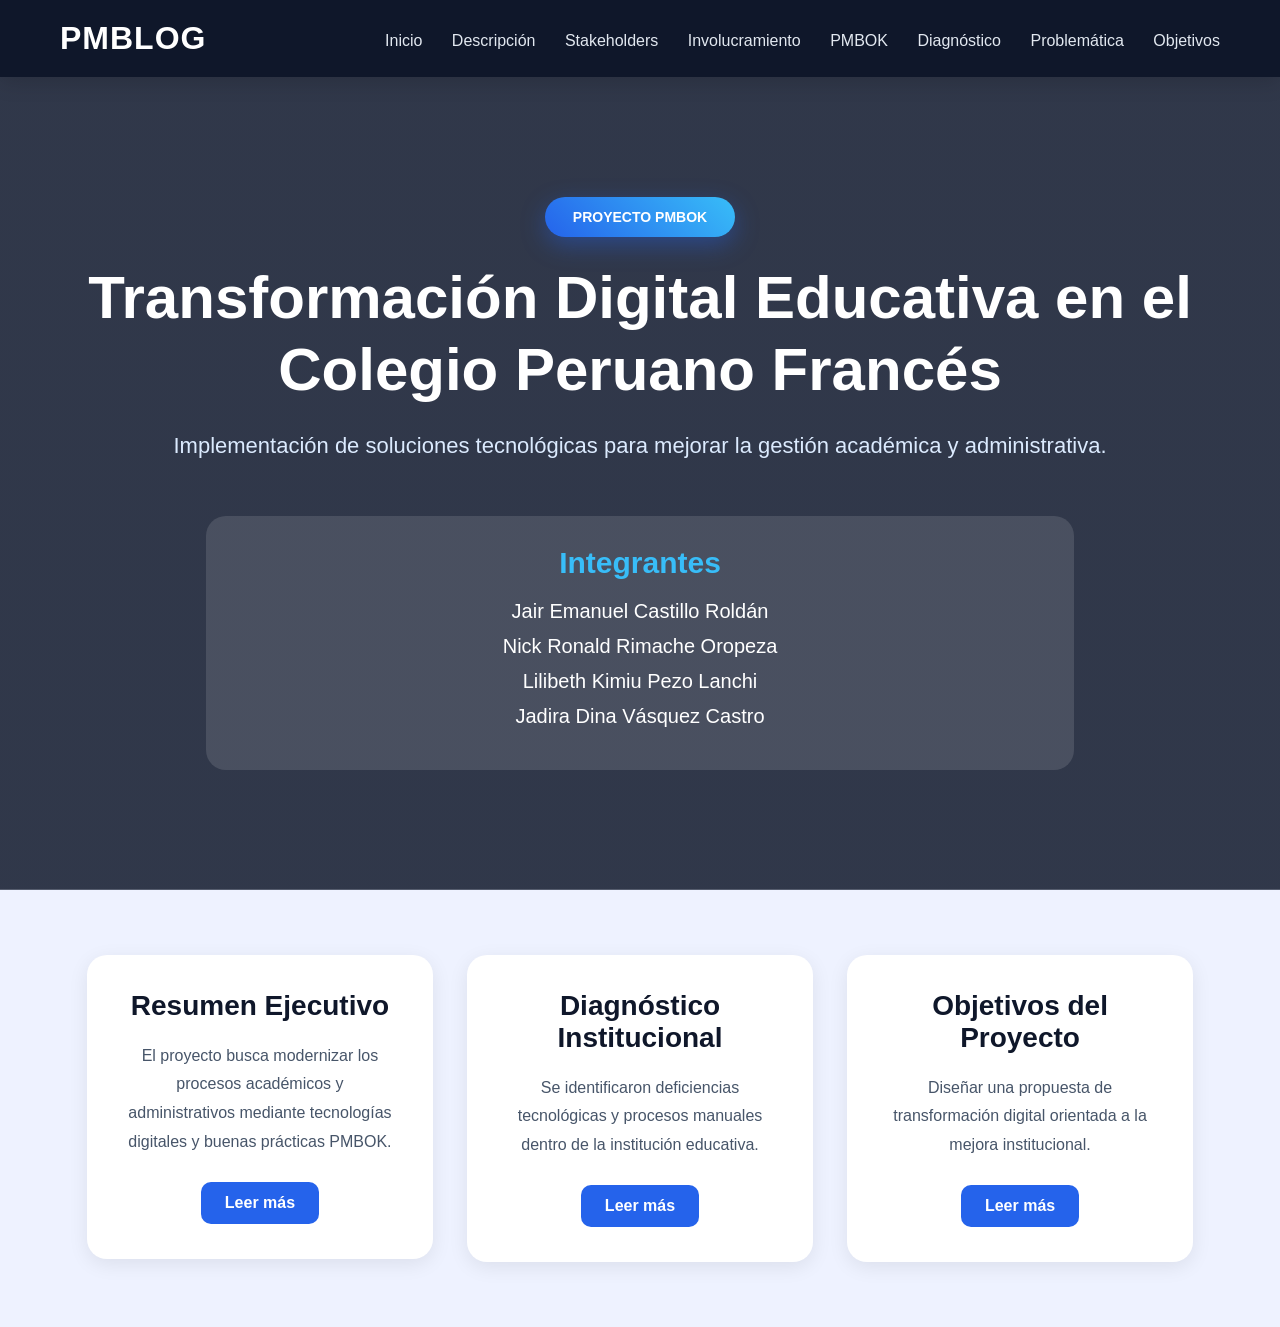
==== index.html @ db632454 "Primer commit PMBLOG" ====
<!DOCTYPE html>
<html lang="es">

<head>

    <meta charset="UTF-8">

    <meta name="viewport" content="width=device-width, initial-scale=1.0">

    <title>PMBLOG - Transformación Digital</title>

    <link rel="stylesheet" href="styles.css">

</head>

<body>

<header>

    <div class="logo">
        PMBLOG
    </div>

    <nav>

        <a href="index.html">Inicio</a>
        <a href="descripcion.html">Descripción</a>
        <a href="stakeholders.html">Stakeholders</a>
        <a href="involucramiento.html">Involucramiento</a>
        <a href="proceso.html">PMBOK</a>
        <a href="diagnostico.html">Diagnóstico</a>
        <a href="problematica.html">Problemática</a>
        <a href="objetivos.html">Objetivos</a>

    </nav>

</header>

<section class="hero">

    <div class="hero-contenido">

        <span class="categoria">
            PROYECTO PMBOK
        </span>

        <h1>
            Transformación Digital Educativa
            en el Colegio Peruano Francés
        </h1>

        <p>
            Implementación de soluciones tecnológicas
            para mejorar la gestión académica
            y administrativa.
        </p>

        <div class="integrantes">

            <h3>Integrantes</h3>

            <ul>
                <li>Jair Emanuel Castillo Roldán</li>
                <li>Nick Ronald Rimache Oropeza</li>
                <li>Lilibeth Kimiu Pezo Lanchi</li>
                <li>Jadira Dina Vásquez Castro</li>
            </ul>

        </div>

    </div>

</section>

<section class="blog">

    <article class="card">

        <h2>
            Resumen Ejecutivo
        </h2>

        <p>
            El proyecto busca modernizar
            los procesos académicos y administrativos
            mediante tecnologías digitales
            y buenas prácticas PMBOK.
        </p>

        <a href="descripcion.html">
            Leer más
        </a>

    </article>

    <article class="card">

        <h2>
            Diagnóstico Institucional
        </h2>

        <p>
            Se identificaron deficiencias
            tecnológicas y procesos manuales
            dentro de la institución educativa.
        </p>

        <a href="diagnostico.html">
            Leer más
        </a>

    </article>

    <article class="card">

        <h2>
            Objetivos del Proyecto
        </h2>

        <p>
            Diseñar una propuesta de
            transformación digital orientada
            a la mejora institucional.
        </p>

        <a href="objetivos.html">
            Leer más
        </a>

    </article>

</section>

</body>

</html>
---- styles.css ----
*{
    margin:0;
    padding:0;
    box-sizing:border-box;
}

body{
    font-family:Arial, Helvetica, sans-serif;
    background:#f1f5f9;
    color:#1e293b;
}

/* HEADER */

header{
    background:#0f172a;
    padding:20px 60px;
    position:sticky;
    top:0;
    z-index:1000;
}

.logo{
    color:white;
    font-size:30px;
    font-weight:bold;
    display:inline-block;
}

nav{
    float:right;
    margin-top:5px;
}

nav a{
    color:#e2e8f0;
    text-decoration:none;
    margin-left:25px;
    font-size:16px;
    transition:0.3s;
}

nav a:hover{
    color:#38bdf8;
}

/* HERO */

.hero,
.hero-secundario{
    background:
    linear-gradient(
        rgba(15,23,42,0.85),
        rgba(15,23,42,0.85)
    ),
    url("img/portada.jpg");

    background-size:cover;
    background-position:center;

    text-align:center;

    padding:120px 20px;
}

.categoria{
    background:#2563eb;
    color:white;
    padding:10px 20px;
    border-radius:30px;
    font-size:14px;
    font-weight:bold;
}

.hero h1,
.hero-secundario h1{
    color:white;
    font-size:60px;
    margin-top:25px;
    line-height:1.2;
}

.hero p,
.hero-secundario p{
    color:#dbeafe;
    font-size:22px;
    margin-top:20px;
    line-height:1.8;
}

/* MINI CARDS */

.hero-mini-cards{
    margin-top:50px;
}

.mini-card{
    background:white;
    width:180px;
    display:inline-block;
    margin:10px;
    padding:25px;
    border-radius:20px;
    box-shadow:0 5px 15px rgba(0,0,0,0.1);
}

.mini-card h3{
    color:#2563eb;
    font-size:35px;
    margin-bottom:10px;
}

.mini-card span{
    color:#475569;
    font-size:16px;
}

/* BLOG */

.blog{
    width:90%;
    margin:50px auto;
    text-align:center;
}

.card{
    width:30%;
    background:white;
    display:inline-block;
    vertical-align:top;
    margin:15px;
    padding:35px;
    border-radius:20px;
    box-shadow:0 5px 20px rgba(0,0,0,0.08);
    transition:0.3s;
}

.card:hover{
    transform:translateY(-8px);
}

.card h2{
    color:#0f172a;
    margin-bottom:20px;
    font-size:28px;
}

.card p{
    color:#475569;
    line-height:1.8;
    margin-bottom:25px;
}

.card a{
    display:inline-block;
    background:#2563eb;
    color:white;
    padding:12px 24px;
    border-radius:10px;
    text-decoration:none;
    font-weight:bold;
}

.card a:hover{
    background:#1d4ed8;
}

/* INTEGRANTES */

.integrantes{
    background:rgba(255,255,255,0.12);
    width:70%;
    margin:50px auto 0 auto;
    padding:30px;
    border-radius:20px;
}

.integrantes h3{
    color:#38bdf8;
    margin-bottom:20px;
    font-size:30px;
}

.integrantes ul{
    list-style:none;
}

.integrantes li{
    color:white;
    margin-bottom:12px;
    font-size:20px;
}

/* CONTENIDO */

.contenido{
    width:90%;
    background:white;
    margin:50px auto;
    padding:60px;
    border-radius:20px;
    box-shadow:0 5px 20px rgba(0,0,0,0.08);
}

.contenido h2{
    text-align:center;
    color:#0f172a;
    font-size:42px;
    margin-bottom:35px;
}

.contenido p{
    font-size:20px;
    line-height:1.9;
    margin-bottom:25px;
    color:#475569;
    text-align:justify;
}

/* IMAGENES */

.imagen-contenido{
    width:100%;
    max-width:500px;
    height:280px;
    object-fit:cover;
    border-radius:20px;
    display:block;
    margin:0 auto 35px auto;
}

/* STAKEHOLDERS */

.contenedor-cards{
    width:92%;
    margin:60px auto;
    text-align:center;
}

.stake-card{
    width:30%;
    background:white;
    display:inline-block;
    vertical-align:top;
    margin:15px;
    border-radius:20px;
    overflow:hidden;
    box-shadow:0 5px 20px rgba(0,0,0,0.08);
    transition:0.3s;
}

.stake-card:hover{
    transform:translateY(-8px);
}

.stake-img{
    width:100%;
    height:250px;
    object-fit:cover;
}

.stake-info{
    padding:25px;
}

.badge{
    background:#2563eb;
    color:white;
    padding:8px 15px;
    border-radius:20px;
    font-size:13px;
}

.stake-card h2{
    color:#0f172a;
    margin:20px 0;
    font-size:28px;
}

.stake-card p{
    color:#475569;
    line-height:1.8;
}

/* TABLA */

.tabla-moderna{
    margin-top:30px;
}

.fila{
    display:flex;
    border-bottom:1px solid #e2e8f0;
}

.fila div{
    flex:1;
    padding:20px;
    font-size:18px;
}

.encabezado{
    background:#2563eb;
    color:white;
    font-weight:bold;
}

/* LISTAS */

.lista-requisitos{
    margin-top:30px;
    padding-left:20px;
}

.lista-requisitos li{
    margin-bottom:18px;
    font-size:20px;
    line-height:1.7;
    color:#475569;
}

/* FOOTER */

.footer{
    background:#0f172a;
    text-align:center;
    padding:50px 20px;
    margin-top:50px;
}

.footer h3{
    color:white;
    margin-bottom:15px;
    font-size:28px;
}

.footer p{
    color:#cbd5e1;
    font-size:18px;
}

/* RESPONSIVE */

@media(max-width:900px){

    header{
        text-align:center;
    }

    .logo{
        display:block;
    }

    nav{
        float:none;
        margin-top:20px;
    }

    nav a{
        display:block;
        margin:10px 0;
    }

    .hero h1,
    .hero-secundario h1{
        font-size:38px;
    }

    .hero p,
    .hero-secundario p{
        font-size:18px;
    }

    .mini-card{
        width:90%;
    }

    .card,
    .stake-card{
        width:95%;
    }

    .contenido{
        width:95%;
        padding:30px;
    }

    .contenido h2{
        font-size:32px;
    }

    .contenido p,
    .lista-requisitos li{
        font-size:18px;
    }

    .fila{
        display:block;
    }

    .integrantes{
        width:95%;
    }

}
/* TIMELINE PMBOK */

.timeline{

    margin-top:50px;

    position:relative;
}

.timeline::before{

    content:"";

    position:absolute;

    left:50%;

    top:0;

    width:4px;

    height:100%;

    background:#2563eb;

    transform:translateX(-50%);
}

.timeline-item{

    width:50%;

    padding:20px 40px;

    position:relative;
}

.timeline-item:nth-child(odd){

    left:0;

    text-align:right;
}

.timeline-item:nth-child(even){

    left:50%;
}

.timeline-numero{

    width:60px;

    height:60px;

    background:#2563eb;

    color:white;

    border-radius:50%;

    text-align:center;

    line-height:60px;

    font-size:24px;

    font-weight:bold;

    position:absolute;

    top:20px;
}

.timeline-item:nth-child(odd) .timeline-numero{

    right:-30px;
}

.timeline-item:nth-child(even) .timeline-numero{

    left:-30px;
}

.timeline-contenido{

    background:white;

    padding:30px;

    border-radius:20px;

    box-shadow:0 5px 20px rgba(0,0,0,0.08);
}

.timeline-contenido h3{

    color:#2563eb;

    margin-bottom:15px;

    font-size:28px;
}

.timeline-contenido p{

    color:#475569;

    line-height:1.8;
}

/* RESPONSIVE */

@media(max-width:900px){

    .timeline::before{
        left:30px;
    }

    .timeline-item{

        width:100%;

        left:0 !important;

        text-align:left !important;

        padding-left:80px;

        padding-right:20px;
    }

    .timeline-numero{

        left:0 !important;
    }

}
/* HERO PMBOK */

.hero-pmbok{

    height:700px;

    background:
    linear-gradient(
        rgba(15,23,42,.75),
        rgba(15,23,42,.85)
    ),
    url("../img/pmbok-banner.jpg");

    background-size:cover;
    background-position:center;

    display:flex;
    justify-content:center;
    align-items:center;

    text-align:center;

    position:relative;
}

.hero-pmbok-content{

    position:relative;
    z-index:2;

    max-width:900px;
}

.hero-pmbok h1{

    color:white;

    font-size:75px;

    margin-top:25px;
}

.hero-pmbok p{

    color:#dbeafe;

    font-size:24px;

    margin-top:20px;

    line-height:1.8;
}

/* BLOQUES */

.bloque-horizontal{

    width:90%;

    margin:80px auto;

    display:grid;

    grid-template-columns:1fr 1fr;

    gap:50px;

    align-items:center;
}

.bloque-img img{

    width:100%;

    height:500px;

    object-fit:cover;

    border-radius:30px;

    box-shadow:
    0 20px 40px rgba(0,0,0,.15);
}

.bloque-texto{

    position:relative;
}

.numero-fondo{

    position:absolute;

    top:-70px;

    left:0;

    font-size:140px;

    font-weight:bold;

    color:rgba(37,99,235,.08);
}

.bloque-texto h2{

    font-size:48px;

    color:#0f172a;

    margin-bottom:25px;
}

.bloque-texto p{

    font-size:22px;

    line-height:1.9;

    color:#475569;
}

/* CARDS */

.seccion-cards{

    background:white;

    padding:90px 5%;
}

.titulo-centro{

    text-align:center;

    margin-bottom:60px;
}

.titulo-centro h2{

    font-size:50px;

    color:#0f172a;
}

.cards-pmbok{

    display:grid;

    grid-template-columns:
    repeat(auto-fit,minmax(300px,1fr));

    gap:35px;
}

.fase-card{

    background:#f8fafc;

    border-radius:30px;

    overflow:hidden;

    transition:.4s;

    position:relative;

    box-shadow:
    0 10px 30px rgba(0,0,0,.08);
}

.fase-card:hover{

    transform:
    translateY(-12px);
}

.fase-card img{

    width:100%;

    height:240px;

    object-fit:cover;
}

.fase-card h3{

    font-size:32px;

    margin:25px;
}

.fase-card p{

    margin:0 25px 30px;

    line-height:1.8;

    color:#475569;
}

.fase-numero{

    position:absolute;

    top:15px;
    right:15px;

    width:55px;
    height:55px;

    border-radius:50%;

    background:#2563eb;

    color:white;

    text-align:center;

    line-height:55px;

    font-weight:bold;

    font-size:22px;
}

/* BANNER */

.banner-destacado{

    margin:100px auto;

    width:90%;

    background:
    linear-gradient(
        45deg,
        #2563eb,
        #0ea5e9
    );

    border-radius:35px;

    padding:90px;

    color:white;

    text-align:center;
}

.banner-destacado h2{

    font-size:55px;

    margin-bottom:25px;
}

.banner-destacado p{

    font-size:24px;

    line-height:1.9;
}

/* BENEFICIOS */

.beneficios-grid{

    width:90%;

    margin:80px auto;

    display:grid;

    grid-template-columns:
    repeat(auto-fit,minmax(280px,1fr));

    gap:30px;
}

.beneficio{

    background:white;

    padding:45px;

    border-radius:25px;

    text-align:center;

    transition:.4s;

    box-shadow:
    0 10px 25px rgba(0,0,0,.08);
}

.beneficio:hover{

    transform:scale(1.04);
}

.beneficio h3{

    color:#2563eb;

    font-size:32px;

    margin-bottom:20px;
}

.beneficio p{

    color:#475569;

    line-height:1.8;
}

/* RESPONSIVE */

@media(max-width:900px){

    .bloque-horizontal{

        grid-template-columns:1fr;
    }

    .hero-pmbok h1{

        font-size:45px;
    }

    .bloque-texto h2{

        font-size:35px;
    }

    .banner-destacado{

        padding:50px 30px;
    }

    .banner-destacado h2{

        font-size:38px;
    }

}
/* HERO PROBLEMÁTICA */

.hero-problematica{

    height:700px;

    background:
    linear-gradient(
        rgba(15,23,42,.78),
        rgba(15,23,42,.88)
    ),
    url("../img/problematica-banner.jpg");

    background-size:cover;
    background-position:center;

    display:flex;
    justify-content:center;
    align-items:center;

    text-align:center;

    position:relative;
}

.hero-problema-content{

    position:relative;

    z-index:2;

    max-width:900px;
}

.hero-problema-content h1{

    color:white;

    font-size:75px;

    margin-top:25px;
}

.hero-problema-content p{

    color:#dbeafe;

    font-size:24px;

    line-height:1.8;

    margin-top:20px;
}

/* INTRO */

.problema-intro{

    width:90%;

    margin:auto;

    margin-top:-80px;

    position:relative;

    z-index:5;
}

.problema-box{

    background:white;

    padding:60px;

    border-radius:30px;

    box-shadow:
    0 20px 40px rgba(0,0,0,.12);

    text-align:center;
}

.problema-box h2{

    font-size:45px;

    margin-bottom:25px;

    color:#0f172a;
}

.problema-box p{

    font-size:22px;

    line-height:1.9;

    color:#475569;
}

/* GRID */

.problemas-grid{

    width:90%;

    margin:80px auto;

    display:grid;

    grid-template-columns:
    repeat(3,1fr);

    gap:30px;
}

.problema-card{

    background:white;

    border-radius:30px;

    overflow:hidden;

    box-shadow:
    0 10px 30px rgba(0,0,0,.08);

    transition:.4s;
}

.problema-card:hover{

    transform:
    translateY(-12px);
}

.problema-card img{

    width:100%;

    height:260px;

    object-fit:cover;
}

.problema-info{

    padding:30px;
}

.problema-info h2{

    font-size:30px;

    margin-bottom:20px;

    color:#0f172a;
}

.problema-info p{

    line-height:1.8;

    color:#475569;
}

/* TAMAÑOS */

.grande{

    grid-column:span 2;
}

.ancho{

    grid-column:span 2;
}

/* IMPACTO */

.impacto-section{

    width:90%;

    margin:100px auto;

    display:grid;

    grid-template-columns:1fr 1fr;

    gap:50px;

    align-items:center;
}

.impacto-left{

    background:
    linear-gradient(
        45deg,
        #2563eb,
        #0ea5e9
    );

    padding:80px;

    border-radius:35px;

    color:white;

    text-align:center;
}

.impacto-numero{

    font-size:120px;

    font-weight:bold;
}

.impacto-left h2{

    font-size:40px;

    margin-top:20px;
}

.impacto-right p{

    font-size:22px;

    line-height:1.9;

    margin-bottom:25px;

    color:#475569;
}

.impacto-right ul{

    padding-left:25px;
}

.impacto-right li{

    margin-bottom:18px;

    font-size:20px;

    color:#334155;
}

/* SOLUCIÓN */

.solucion-banner{

    width:90%;

    margin:100px auto;

    background:#0f172a;

    border-radius:35px;

    padding:90px;

    text-align:center;
}

.solucion-banner h2{

    color:white;

    font-size:55px;

    margin-bottom:30px;
}

.solucion-banner p{

    color:#cbd5e1;

    font-size:24px;

    line-height:1.9;

    max-width:900px;

    margin:auto;
}

/* RESPONSIVE */

@media(max-width:900px){

    .hero-problema-content h1{

        font-size:45px;
    }

    .problemas-grid{

        grid-template-columns:1fr;
    }

    .grande,
    .ancho{

        grid-column:span 1;
    }

    .impacto-section{

        grid-template-columns:1fr;
    }

    .solucion-banner{

        padding:50px 25px;
    }

    .solucion-banner h2{

        font-size:38px;
    }

}
/* HERO DIAGNÓSTICO */

.hero-diagnostico{

    height:700px;

    background:
    linear-gradient(
        rgba(15,23,42,.80),
        rgba(15,23,42,.88)
    ),
    url("../img/diagnostico-banner.jpg");

    background-size:cover;
    background-position:center;

    display:flex;
    justify-content:center;
    align-items:center;

    text-align:center;
}

.hero-diagnostico-content{

    max-width:900px;
}

.hero-diagnostico h1{

    color:white;

    font-size:75px;

    margin-top:25px;
}

.hero-diagnostico p{

    color:#dbeafe;

    font-size:24px;

    margin-top:20px;

    line-height:1.8;
}

/* DASHBOARD */

.dashboard{

    width:90%;

    margin:auto;

    margin-top:-100px;

    position:relative;

    z-index:5;

    display:grid;

    grid-template-columns:2fr 1fr 1fr;

    gap:25px;
}

.dashboard-card{

    background:white;

    border-radius:30px;

    padding:35px;

    box-shadow:
    0 15px 40px rgba(0,0,0,.1);
}

.dashboard-card.grande img{

    width:100%;

    height:280px;

    object-fit:cover;

    border-radius:20px;

    margin-top:25px;
}

.dashboard-card h2{

    font-size:38px;

    margin-bottom:20px;
}

.dashboard-card p{

    line-height:1.8;

    color:#475569;
}

.dashboard-card.mini{

    display:flex;

    flex-direction:column;

    justify-content:center;

    align-items:center;

    text-align:center;
}

.dashboard-card.mini h3{

    font-size:24px;

    color:#334155;

    margin-bottom:20px;
}

.dashboard-card.mini span{

    font-size:55px;

    font-weight:bold;

    color:#2563eb;
}

/* INDICADORES */

.indicadores-section{

    width:90%;

    margin:90px auto;

    display:grid;

    grid-template-columns:
    repeat(auto-fit,minmax(280px,1fr));

    gap:35px;
}

.indicador-box{

    background:white;

    padding:45px;

    border-radius:30px;

    text-align:center;

    transition:.4s;

    box-shadow:
    0 10px 30px rgba(0,0,0,.08);
}

.indicador-box:hover{

    transform:translateY(-10px);
}

.circle{

    width:150px;

    height:150px;

    margin:auto;

    border-radius:50%;

    border:12px solid #2563eb;

    display:flex;
    justify-content:center;
    align-items:center;

    font-size:38px;

    font-weight:bold;

    color:#2563eb;

    margin-bottom:30px;
}

.indicador-box h3{

    font-size:28px;

    color:#0f172a;
}

/* ANALISIS */

.analisis-grid{

    width:90%;

    margin:80px auto;

    display:grid;

    gap:30px;
}

.analisis-item{

    background:white;

    border-radius:30px;

    overflow:hidden;

    display:grid;

    grid-template-columns:320px 1fr;

    align-items:center;

    box-shadow:
    0 10px 30px rgba(0,0,0,.08);

    transition:.4s;
}

.analisis-item:hover{

    transform:scale(1.02);
}

.analisis-item img{

    width:100%;

    height:100%;

    object-fit:cover;
}

.analisis-item div{

    padding:40px;
}

.analisis-item h2{

    font-size:36px;

    margin-bottom:20px;

    color:#0f172a;
}

.analisis-item p{

    line-height:1.8;

    color:#475569;

    font-size:20px;
}

/* FINAL */

.diagnostico-final{

    width:90%;

    margin:100px auto;

    background:
    linear-gradient(
        rgba(37,99,235,.85),
        rgba(14,165,233,.85)
    ),
    url("../img/tecnologia.jpg");

    background-size:cover;
    background-position:center;

    border-radius:35px;

    padding:120px 60px;

    position:relative;

    overflow:hidden;
}

.blur-box{

    background:
    rgba(255,255,255,.15);

    backdrop-filter:blur(12px);

    padding:50px;

    border-radius:30px;

    max-width:850px;

    margin:auto;

    text-align:center;
}

.blur-box h2{

    color:white;

    font-size:55px;

    margin-bottom:30px;
}

.blur-box p{

    color:#eff6ff;

    font-size:24px;

    line-height:1.9;
}

/* RESPONSIVE */

@media(max-width:900px){

    .dashboard{

        grid-template-columns:1fr;
    }

    .hero-diagnostico h1{

        font-size:45px;
    }

    .analisis-item{

        grid-template-columns:1fr;
    }

    .analisis-item img{

        height:250px;
    }

    .blur-box h2{

        font-size:38px;
    }

} 
/* HERO OBJETIVOS */

.hero-objetivos{

    height:650px;

    background:
    linear-gradient(
        rgba(15,23,42,.82),
        rgba(15,23,42,.90)
    ),
    url("../img/objetivos-banner.jpg");

    background-size:cover;
    background-position:center;

    display:flex;
    justify-content:center;
    align-items:center;

    text-align:center;
}

.hero-objetivos-content{

    max-width:900px;
}

.hero-objetivos h1{

    color:white;

    font-size:70px;

    margin-top:25px;
}

.hero-objetivos p{

    color:#dbeafe;

    font-size:24px;

    line-height:1.8;

    margin-top:20px;
}

/* OBJETIVO GENERAL */

.objetivo-general{

    width:85%;

    margin:auto;

    margin-top:-70px;

    position:relative;

    z-index:5;

    background:white;

    padding:70px;

    border-radius:30px;

    box-shadow:
    0 15px 40px rgba(0,0,0,.10);

    text-align:center;
}

.linea-top{

    width:120px;

    height:6px;

    background:#2563eb;

    margin:auto;

    border-radius:20px;

    margin-bottom:35px;
}

.objetivo-general h2{

    font-size:48px;

    color:#0f172a;

    margin-bottom:30px;
}

.objetivo-general p{

    font-size:24px;

    line-height:2;

    color:#475569;
}

/* ESPECÍFICOS */

.objetivos-especificos{

    width:90%;

    margin:100px auto;
}

.titulo-formal{

    text-align:center;

    margin-bottom:70px;
}

.titulo-formal h2{

    font-size:55px;

    color:#0f172a;

    margin-bottom:20px;
}

.titulo-formal p{

    font-size:22px;

    color:#64748b;
}

.objetivos-grid{

    display:grid;

    grid-template-columns:
    repeat(auto-fit,minmax(280px,1fr));

    gap:35px;
}

.objetivo-item{

    background:white;

    padding:45px;

    border-radius:30px;

    position:relative;

    overflow:hidden;

    transition:.4s;

    box-shadow:
    0 10px 30px rgba(0,0,0,.08);
}

.objetivo-item:hover{

    transform:
    translateY(-10px);
}

.objetivo-numero{

    position:absolute;

    top:-10px;
    right:20px;

    font-size:90px;

    font-weight:bold;

    color:rgba(37,99,235,.08);
}

.objetivo-item h3{

    font-size:34px;

    color:#2563eb;

    margin-bottom:25px;

    position:relative;
}

.objetivo-item p{

    line-height:1.9;

    color:#475569;

    position:relative;
}

/* RESULTADOS */

.resultados-formales{

    width:90%;

    margin:100px auto;
}

.resultado-box{

    background:#0f172a;

    padding:80px;

    border-radius:35px;

    color:white;
}

.resultado-box h2{

    font-size:50px;

    margin-bottom:40px;

    text-align:center;
}

.resultado-box ul{

    max-width:800px;

    margin:auto;

    padding-left:20px;
}

.resultado-box li{

    font-size:22px;

    margin-bottom:25px;

    line-height:1.8;
}

/* INDICADORES */

.indicadores-formales{

    width:90%;

    margin:100px auto;

    text-align:center;
}

.indicadores-formales h2{

    font-size:50px;

    margin-bottom:60px;

    color:#0f172a;
}

.indicadores-grid{

    display:grid;

    grid-template-columns:
    repeat(auto-fit,minmax(250px,1fr));

    gap:35px;
}

.indicador-formal{

    background:white;

    padding:50px;

    border-radius:30px;

    box-shadow:
    0 10px 30px rgba(0,0,0,.08);

    transition:.4s;
}

.indicador-formal:hover{

    transform:scale(1.05);
}

.indicador-formal span{

    font-size:70px;

    font-weight:bold;

    color:#2563eb;

    display:block;

    margin-bottom:20px;
}

.indicador-formal p{

    color:#475569;

    font-size:20px;
}

/* RESPONSIVE */

@media(max-width:900px){

    .hero-objetivos h1{

        font-size:45px;
    }

    .objetivo-general{

        padding:40px 25px;
    }

    .objetivo-general h2{

        font-size:35px;
    }

    .objetivo-general p{

        font-size:18px;
    }

    .titulo-formal h2{

        font-size:38px;
    }

    .resultado-box{

        padding:50px 25px;
    }

    .resultado-box h2{

        font-size:36px;
    }

}
/* =========================
   RESET
========================= */

*{
    margin:0;
    padding:0;
    box-sizing:border-box;
}

html{
    scroll-behavior:smooth;
}

body{
    font-family:Arial, Helvetica, sans-serif;
    background:#eef2ff;
    color:#1e293b;
    overflow-x:hidden;
}

/* =========================
   HEADER
========================= */

header{

    background:#0f172a;

    display:flex;
    justify-content:space-between;
    align-items:center;

    padding:20px 60px;

    position:sticky;
    top:0;

    z-index:1000;

    box-shadow:
    0 5px 20px rgba(0,0,0,.15);
}

.logo{

    color:white;

    font-size:32px;

    font-weight:bold;

    letter-spacing:1px;
}

nav a{

    color:#e2e8f0;

    text-decoration:none;

    margin-left:25px;

    font-size:16px;

    transition:.3s;
}

nav a:hover{

    color:#38bdf8;
}

/* =========================
   HERO FUTURISTA
========================= */

.hero-futurista{

    height:720px;

    background:
    linear-gradient(
        rgba(15,23,42,.80),
        rgba(15,23,42,.92)
    ),
    url("https://images.unsplash.com/photo-1522202176988-66273c2fd55f");

    background-size:cover;
    background-position:center;

    display:flex;
    justify-content:center;
    align-items:center;

    text-align:center;

    position:relative;

    overflow:hidden;
}

.hero-overlay{

    position:absolute;

    width:700px;
    height:700px;

    background:
    rgba(59,130,246,.15);

    border-radius:50%;

    filter:blur(120px);

    top:-200px;
    left:-200px;
}

.hero-futurista-content{

    position:relative;

    z-index:2;

    max-width:1000px;

    padding:20px;
}

.categoria{

    background:
    linear-gradient(
        45deg,
        #2563eb,
        #38bdf8
    );

    color:white;

    padding:12px 28px;

    border-radius:50px;

    font-size:14px;

    font-weight:bold;

    display:inline-block;

    box-shadow:
    0 8px 25px rgba(37,99,235,.4);
}

.hero-futurista h1{

    color:white;

    font-size:78px;

    margin-top:30px;

    line-height:1.1;

    text-shadow:
    0 10px 25px rgba(0,0,0,.35);
}

.hero-futurista p{

    color:#dbeafe;

    font-size:24px;

    margin-top:30px;

    line-height:1.8;
}

/* =========================
   BLOQUES FUTURISTAS
========================= */

.bloque-futurista{

    width:90%;

    margin:100px auto;

    background:white;

    border-radius:35px;

    overflow:hidden;

    display:grid;

    grid-template-columns:1fr 1fr;

    box-shadow:
    0 15px 40px rgba(0,0,0,.08);

    transition:.4s;
}

.bloque-futurista:hover{

    transform:
    translateY(-8px);
}

.bloque-img img{

    width:100%;

    height:100%;

    object-fit:cover;
}

.bloque-info{

    padding:70px;
}

.mini-tag{

    background:#dbeafe;

    color:#2563eb;

    padding:10px 20px;

    border-radius:50px;

    font-size:13px;

    font-weight:bold;

    display:inline-block;

    margin-bottom:25px;
}

.bloque-info h2{

    font-size:50px;

    color:#0f172a;

    margin-bottom:30px;
}

.bloque-info p{

    color:#475569;

    line-height:2;

    font-size:20px;

    margin-bottom:20px;
}

/* =========================
   MISION VISION
========================= */

.mvv-futurista{

    width:90%;

    margin:auto;

    display:grid;

    grid-template-columns:
    repeat(auto-fit,minmax(300px,1fr));

    gap:35px;
}

.mvv-box{

    background:white;

    padding:50px;

    border-radius:30px;

    text-align:center;

    position:relative;

    overflow:hidden;

    transition:.4s;

    box-shadow:
    0 10px 30px rgba(0,0,0,.08);
}

.mvv-box:hover{

    transform:
    translateY(-10px);

    box-shadow:
    0 20px 40px rgba(37,99,235,.15);
}

.mvv-top{

    font-size:70px;

    margin-bottom:25px;
}

.mvv-box h2{

    color:#0f172a;

    font-size:38px;

    margin-bottom:25px;
}

.mvv-box p{

    color:#475569;

    line-height:1.9;

    font-size:18px;
}

/* =========================
   TITULOS
========================= */

.titulo-central{

    text-align:center;

    margin-bottom:70px;
}

.titulo-central span{

    color:#2563eb;

    font-weight:bold;

    letter-spacing:1px;
}

.titulo-central h2{

    font-size:55px;

    color:#0f172a;

    margin-top:15px;
}

/* =========================
   OBJETIVOS
========================= */

.objetivos-futuristas{

    width:90%;

    margin:120px auto;
}

.objetivos-grid-futurista{

    display:grid;

    grid-template-columns:
    repeat(auto-fit,minmax(250px,1fr));

    gap:35px;
}

.objetivo-card{

    background:white;

    padding:45px;

    border-radius:30px;

    position:relative;

    overflow:hidden;

    transition:.4s;

    box-shadow:
    0 10px 30px rgba(0,0,0,.08);
}

.objetivo-card:hover{

    transform:
    scale(1.04);
}

.numero{

    position:absolute;

    top:-10px;
    right:20px;

    font-size:90px;

    font-weight:bold;

    color:rgba(37,99,235,.08);
}

.objetivo-card h3{

    font-size:34px;

    color:#2563eb;

    margin-bottom:20px;
}

.objetivo-card p{

    color:#475569;

    line-height:1.8;
}

/* =========================
   JUSTIFICACION
========================= */

.banner-justificacion{

    width:90%;

    margin:120px auto;

    background:
    linear-gradient(
        rgba(37,99,235,.85),
        rgba(14,165,233,.85)
    ),
    url("https://images.unsplash.com/photo-1516321318423-f06f85e504b3");

    background-size:cover;
    background-position:center;

    border-radius:40px;

    padding:120px 50px;

    position:relative;

    overflow:hidden;
}

.glass-box{

    max-width:850px;

    margin:auto;

    background:
    rgba(255,255,255,.12);

    backdrop-filter:blur(10px);

    border:
    1px solid rgba(255,255,255,.2);

    padding:60px;

    border-radius:30px;

    text-align:center;
}

.glass-box span{

    color:#bfdbfe;

    font-weight:bold;

    letter-spacing:1px;
}

.glass-box h2{

    color:white;

    font-size:55px;

    margin:25px 0;
}

.glass-box p{

    color:#eff6ff;

    font-size:22px;

    line-height:1.9;
}

/* =========================
   TIMELINE
========================= */

.alcance-section{

    width:90%;

    margin:120px auto;
}

.timeline{

    position:relative;

    margin-top:60px;
}

.timeline::before{

    content:"";

    position:absolute;

    left:30px;
    top:0;

    width:4px;
    height:100%;

    background:#2563eb;
}

.timeline-item{

    position:relative;

    padding-left:90px;

    margin-bottom:50px;
}

.timeline-dot{

    width:24px;
    height:24px;

    background:#2563eb;

    border-radius:50%;

    position:absolute;

    left:20px;
    top:10px;

    border:5px solid #dbeafe;
}

.timeline-content{

    background:white;

    padding:35px;

    border-radius:25px;

    box-shadow:
    0 10px 25px rgba(0,0,0,.08);

    transition:.3s;
}

.timeline-content:hover{

    transform:
    translateX(10px);
}

.timeline-content h3{

    color:#0f172a;

    font-size:30px;

    margin-bottom:15px;
}

.timeline-content p{

    color:#475569;

    line-height:1.8;
}

/* =========================
   FOOTER
========================= */

.footer{

    background:#0f172a;

    color:white;

    text-align:center;

    padding:50px 20px;

    margin-top:100px;
}

.footer h3{

    font-size:28px;

    margin-bottom:15px;
}

.footer p{

    color:#cbd5e1;
}

/* =========================
   RESPONSIVE
========================= */

@media(max-width:900px){

    header{

        flex-direction:column;
    }

    nav{

        margin-top:20px;

        text-align:center;
    }

    nav a{

        display:block;

        margin:10px 0;
    }

    .hero-futurista h1{

        font-size:45px;
    }

    .hero-futurista p{

        font-size:18px;
    }

    .bloque-futurista{

        grid-template-columns:1fr;
    }

    .bloque-info{

        padding:35px;
    }

    .bloque-info h2{

        font-size:35px;
    }

    .glass-box{

        padding:35px 25px;
    }

    .glass-box h2{

        font-size:35px;
    }

    .timeline-item{

        padding-left:70px;
    }

}
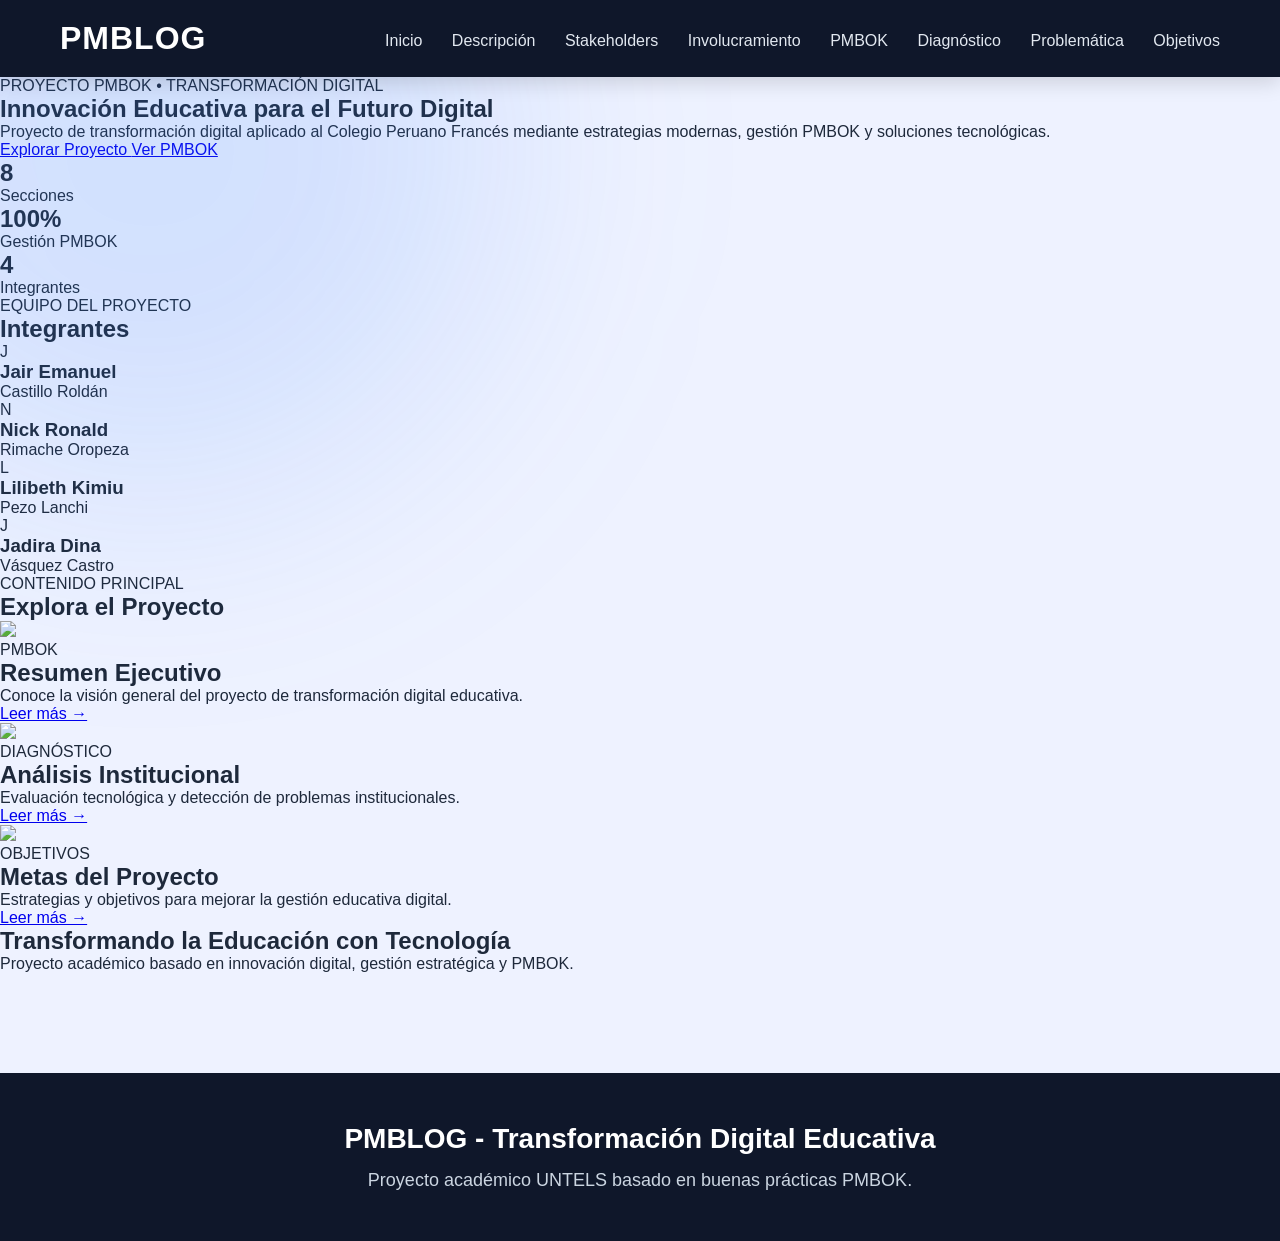
==== commit 96174c87: "Rediseño moderno de la pagina principal" ====
--- a/index.html
+++ b/index.html
@@ -11,11 +11,19 @@
 
     <link rel="stylesheet" href="styles.css">
 
+    <link rel="preconnect" href="https://fonts.googleapis.com">
+
+    <link rel="preconnect" href="https://fonts.gstatic.com" crossorigin>
+
+    <link href="https://fonts.googleapis.com/css2?family=Poppins:wght@300;400;500;600;700&display=swap" rel="stylesheet">
+
 </head>
 
 <body>
 
-<header>
+<!-- HEADER -->
+
+<header class="header">
 
     <div class="logo">
         PMBLOG
@@ -36,35 +44,75 @@
 
 </header>
 
-<section class="hero">
-
-    <div class="hero-contenido">
-
-        <span class="categoria">
-            PROYECTO PMBOK
+<!-- HERO -->
+
+<section class="hero-home">
+
+    <div class="hero-overlay"></div>
+
+    <div class="hero-home-content">
+
+        <span class="hero-badge">
+            PROYECTO PMBOK • TRANSFORMACIÓN DIGITAL
         </span>
 
         <h1>
-            Transformación Digital Educativa
-            en el Colegio Peruano Francés
+            Innovación Educativa
+            para el Futuro Digital
         </h1>
 
         <p>
-            Implementación de soluciones tecnológicas
-            para mejorar la gestión académica
-            y administrativa.
+            Proyecto de transformación digital
+            aplicado al Colegio Peruano Francés
+            mediante estrategias modernas,
+            gestión PMBOK y soluciones tecnológicas.
         </p>
 
-        <div class="integrantes">
-
-            <h3>Integrantes</h3>
-
-            <ul>
-                <li>Jair Emanuel Castillo Roldán</li>
-                <li>Nick Ronald Rimache Oropeza</li>
-                <li>Lilibeth Kimiu Pezo Lanchi</li>
-                <li>Jadira Dina Vásquez Castro</li>
-            </ul>
+        <div class="hero-buttons">
+
+            <a href="descripcion.html" class="btn-primary">
+                Explorar Proyecto
+            </a>
+
+            <a href="proceso.html" class="btn-secondary">
+                Ver PMBOK
+            </a>
+
+        </div>
+
+        <!-- ESTADÍSTICAS -->
+
+        <div class="hero-stats">
+
+            <div class="stat-box">
+
+                <h2>8</h2>
+
+                <span>
+                    Secciones
+                </span>
+
+            </div>
+
+            <div class="stat-box">
+
+                <h2>100%</h2>
+
+                <span>
+                    Gestión PMBOK
+                </span>
+
+            </div>
+
+            <div class="stat-box">
+
+                <h2>4</h2>
+
+                <span>
+                    Integrantes
+                </span>
+
+            </div>
 
         </div>
 
@@ -72,65 +120,255 @@
 
 </section>
 
-<section class="blog">
-
-    <article class="card">
+<!-- INTEGRANTES -->
+
+<section class="team-section">
+
+    <div class="section-title">
+
+        <span>
+            EQUIPO DEL PROYECTO
+        </span>
 
         <h2>
-            Resumen Ejecutivo
+            Integrantes
         </h2>
 
+    </div>
+
+    <div class="team-grid">
+
+        <div class="team-card">
+
+            <div class="team-circle">
+                J
+            </div>
+
+            <h3>
+                Jair Emanuel
+            </h3>
+
+            <p>
+                Castillo Roldán
+            </p>
+
+        </div>
+
+        <div class="team-card">
+
+            <div class="team-circle">
+                N
+            </div>
+
+            <h3>
+                Nick Ronald
+            </h3>
+
+            <p>
+                Rimache Oropeza
+            </p>
+
+        </div>
+
+        <div class="team-card">
+
+            <div class="team-circle">
+                L
+            </div>
+
+            <h3>
+                Lilibeth Kimiu
+            </h3>
+
+            <p>
+                Pezo Lanchi
+            </p>
+
+        </div>
+
+        <div class="team-card">
+
+            <div class="team-circle">
+                J
+            </div>
+
+            <h3>
+                Jadira Dina
+            </h3>
+
+            <p>
+                Vásquez Castro
+            </p>
+
+        </div>
+
+    </div>
+
+</section>
+
+<!-- CARDS -->
+
+<section class="modern-blog">
+
+    <div class="section-title">
+
+        <span>
+            CONTENIDO PRINCIPAL
+        </span>
+
+        <h2>
+            Explora el Proyecto
+        </h2>
+
+    </div>
+
+    <div class="modern-grid">
+
+        <!-- CARD -->
+
+        <article class="modern-card">
+
+            <div class="card-image">
+
+                <img
+                src="https://images.unsplash.com/photo-1509062522246-3755977927d7">
+
+            </div>
+
+            <div class="card-content">
+
+                <span class="card-tag">
+                    PMBOK
+                </span>
+
+                <h2>
+                    Resumen Ejecutivo
+                </h2>
+
+                <p>
+                    Conoce la visión general
+                    del proyecto de transformación
+                    digital educativa.
+                </p>
+
+                <a href="descripcion.html">
+                    Leer más →
+                </a>
+
+            </div>
+
+        </article>
+
+        <!-- CARD -->
+
+        <article class="modern-card">
+
+            <div class="card-image">
+
+                <img
+                src="https://images.unsplash.com/photo-1454165804606-c3d57bc86b40">
+
+            </div>
+
+            <div class="card-content">
+
+                <span class="card-tag">
+                    DIAGNÓSTICO
+                </span>
+
+                <h2>
+                    Análisis Institucional
+                </h2>
+
+                <p>
+                    Evaluación tecnológica
+                    y detección de problemas
+                    institucionales.
+                </p>
+
+                <a href="diagnostico.html">
+                    Leer más →
+                </a>
+
+            </div>
+
+        </article>
+
+        <!-- CARD -->
+
+        <article class="modern-card">
+
+            <div class="card-image">
+
+                <img
+                src="https://images.unsplash.com/photo-1516321318423-f06f85e504b3">
+
+            </div>
+
+            <div class="card-content">
+
+                <span class="card-tag">
+                    OBJETIVOS
+                </span>
+
+                <h2>
+                    Metas del Proyecto
+                </h2>
+
+                <p>
+                    Estrategias y objetivos
+                    para mejorar la gestión
+                    educativa digital.
+                </p>
+
+                <a href="objetivos.html">
+                    Leer más →
+                </a>
+
+            </div>
+
+        </article>
+
+    </div>
+
+</section>
+
+<!-- BANNER -->
+
+<section class="banner-home">
+
+    <div class="banner-box">
+
+        <h2>
+            Transformando la Educación
+            con Tecnología
+        </h2>
+
         <p>
-            El proyecto busca modernizar
-            los procesos académicos y administrativos
-            mediante tecnologías digitales
-            y buenas prácticas PMBOK.
+            Proyecto académico basado
+            en innovación digital,
+            gestión estratégica y PMBOK.
         </p>
 
-        <a href="descripcion.html">
-            Leer más
-        </a>
-
-    </article>
-
-    <article class="card">
-
-        <h2>
-            Diagnóstico Institucional
-        </h2>
-
-        <p>
-            Se identificaron deficiencias
-            tecnológicas y procesos manuales
-            dentro de la institución educativa.
-        </p>
-
-        <a href="diagnostico.html">
-            Leer más
-        </a>
-
-    </article>
-
-    <article class="card">
-
-        <h2>
-            Objetivos del Proyecto
-        </h2>
-
-        <p>
-            Diseñar una propuesta de
-            transformación digital orientada
-            a la mejora institucional.
-        </p>
-
-        <a href="objetivos.html">
-            Leer más
-        </a>
-
-    </article>
+    </div>
 
 </section>
 
+<!-- FOOTER -->
+
+<footer class="footer">
+
+    <h3>
+        PMBLOG - Transformación Digital Educativa
+    </h3>
+
+    <p>
+        Proyecto académico UNTELS
+        basado en buenas prácticas PMBOK.
+    </p>
+
+</footer>
+
 </body>
 
 </html>
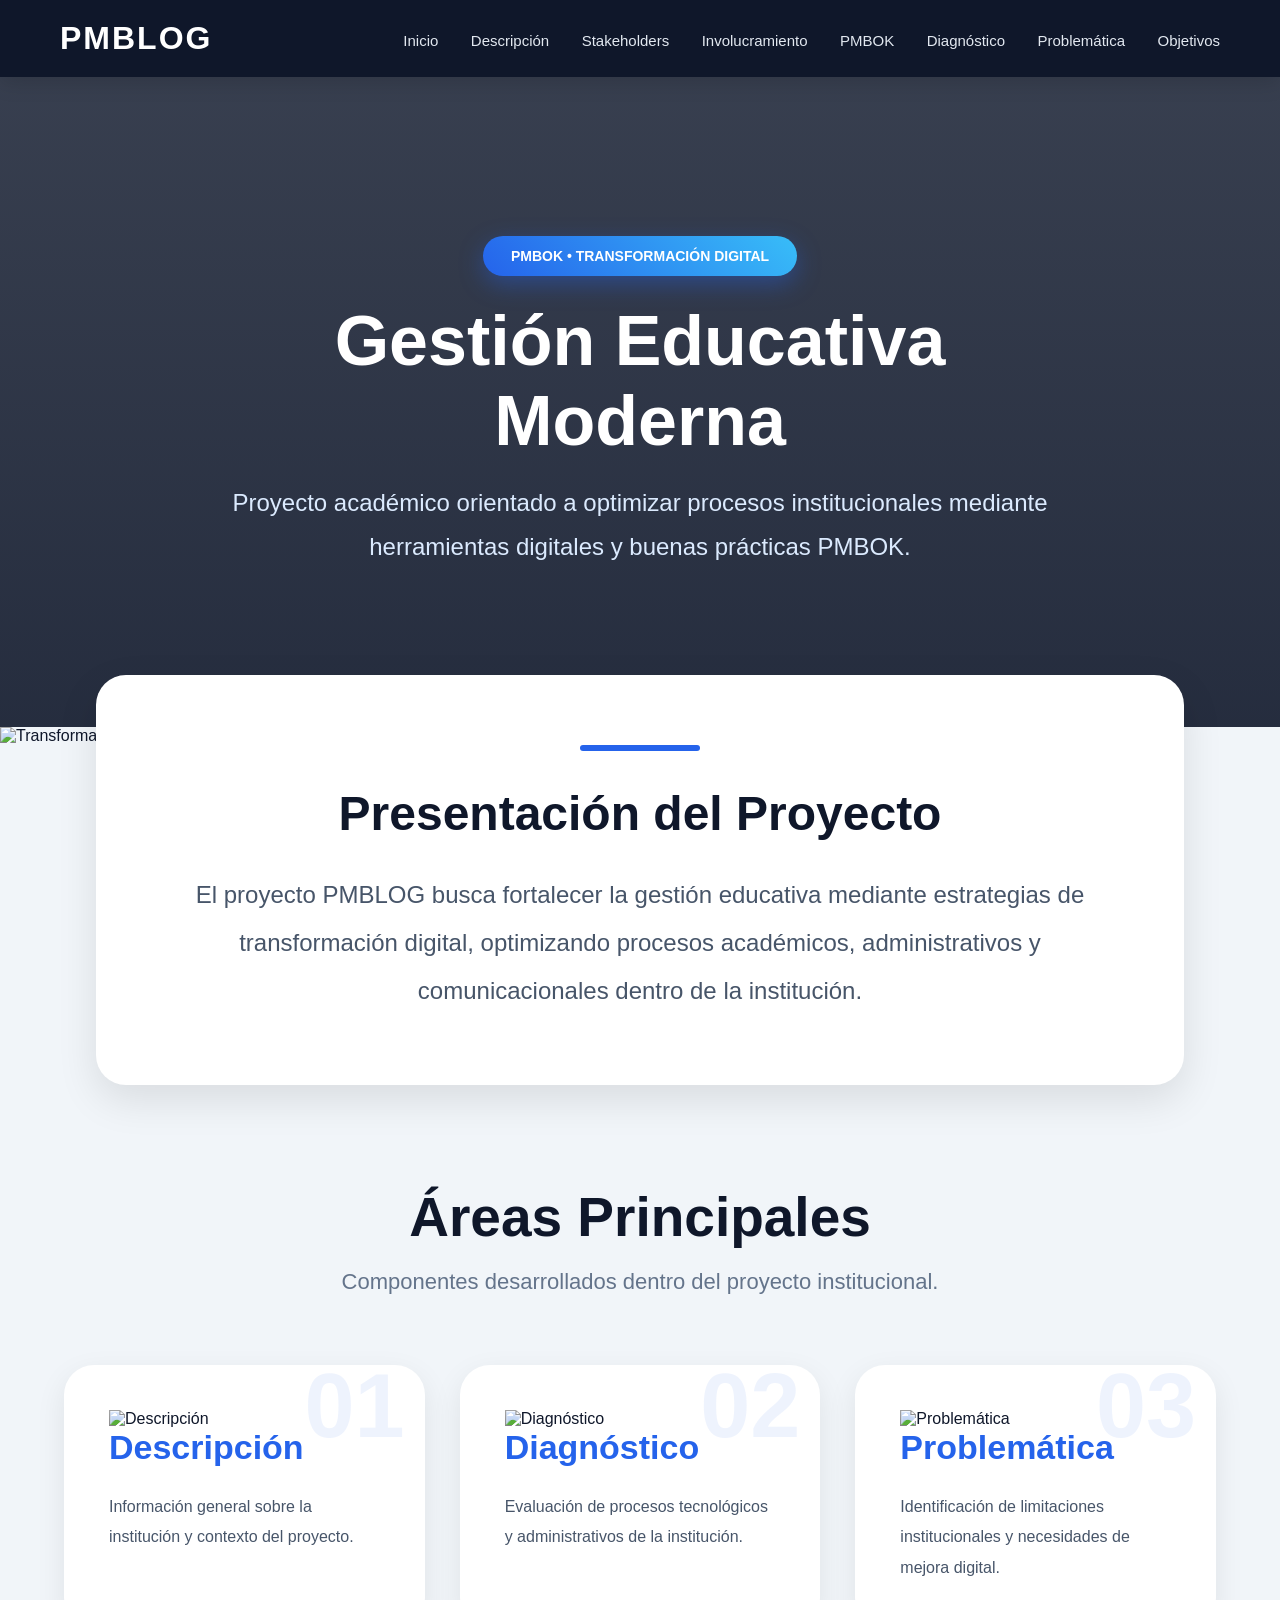
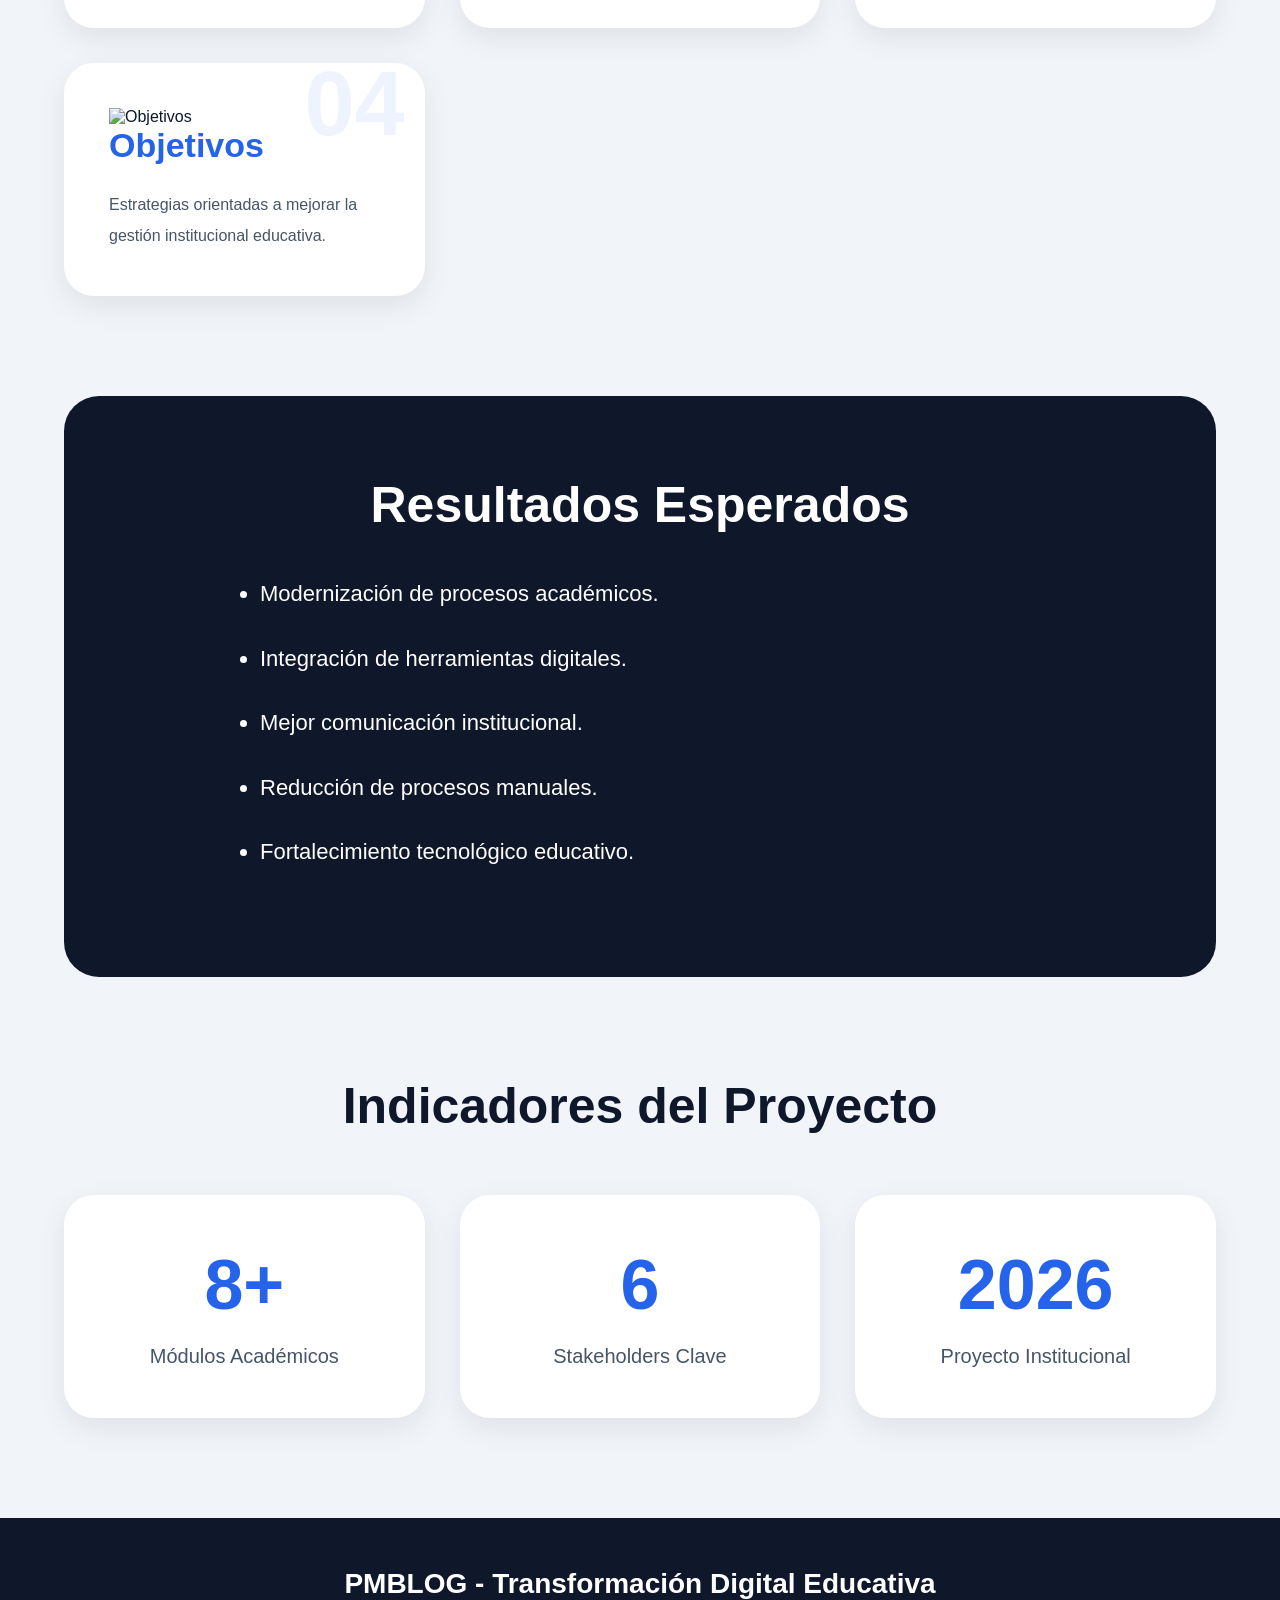
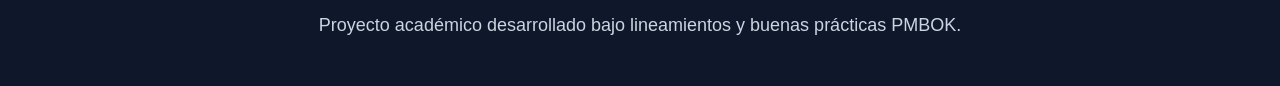
==== commit 25b55d12: "Rediseño moderno de la pagina principal 48" ====
--- a/index.html
+++ b/index.html
@@ -7,23 +7,17 @@
 
     <meta name="viewport" content="width=device-width, initial-scale=1.0">
 
-    <title>PMBLOG - Transformación Digital</title>
+    <title>Inicio - PMBLOG</title>
 
     <link rel="stylesheet" href="styles.css">
 
-    <link rel="preconnect" href="https://fonts.googleapis.com">
-
-    <link rel="preconnect" href="https://fonts.gstatic.com" crossorigin>
-
-    <link href="https://fonts.googleapis.com/css2?family=Poppins:wght@300;400;500;600;700&display=swap" rel="stylesheet">
-
 </head>
 
 <body>
 
 <!-- HEADER -->
 
-<header class="header">
+<header>
 
     <div class="logo">
         PMBLOG
@@ -46,309 +40,256 @@
 
 <!-- HERO -->
 
-<section class="hero-home">
-
-    <div class="hero-overlay"></div>
-
-    <div class="hero-home-content">
-
-        <span class="hero-badge">
-            PROYECTO PMBOK • TRANSFORMACIÓN DIGITAL
+<section class="hero-objetivos">
+
+    <div class="hero-objetivos-content">
+
+        <span class="categoria">
+            PMBOK • TRANSFORMACIÓN DIGITAL
         </span>
 
         <h1>
-            Innovación Educativa
-            para el Futuro Digital
+            Gestión Educativa Moderna
         </h1>
 
         <p>
-            Proyecto de transformación digital
-            aplicado al Colegio Peruano Francés
-            mediante estrategias modernas,
-            gestión PMBOK y soluciones tecnológicas.
+            Proyecto académico orientado
+            a optimizar procesos institucionales
+            mediante herramientas digitales
+            y buenas prácticas PMBOK.
         </p>
 
-        <div class="hero-buttons">
-
-            <a href="descripcion.html" class="btn-primary">
-                Explorar Proyecto
-            </a>
-
-            <a href="proceso.html" class="btn-secondary">
-                Ver PMBOK
-            </a>
-
-        </div>
-
-        <!-- ESTADÍSTICAS -->
-
-        <div class="hero-stats">
-
-            <div class="stat-box">
-
-                <h2>8</h2>
-
-                <span>
-                    Secciones
-                </span>
-
+    </div>
+
+</section>
+
+<!-- IMAGEN PRINCIPAL -->
+
+<section class="imagen-principal">
+
+    <img src="https://images.unsplash.com/photo-1522202176988-66273c2fd55f?q=80&w=1400&auto=format&fit=crop"
+         alt="Transformación Digital Educativa">
+
+</section>
+
+<!-- PRESENTACIÓN -->
+
+<section class="objetivo-general">
+
+    <div class="linea-top"></div>
+
+    <h2>
+        Presentación del Proyecto
+    </h2>
+
+    <p>
+        El proyecto PMBLOG busca fortalecer
+        la gestión educativa mediante estrategias
+        de transformación digital, optimizando
+        procesos académicos, administrativos
+        y comunicacionales dentro de la institución.
+    </p>
+
+</section>
+
+<!-- ÁREAS PRINCIPALES -->
+
+<section class="objetivos-especificos">
+
+    <div class="titulo-formal">
+
+        <h2>
+            Áreas Principales
+        </h2>
+
+        <p>
+            Componentes desarrollados
+            dentro del proyecto institucional.
+        </p>
+
+    </div>
+
+    <div class="objetivos-grid">
+
+        <!-- ITEM -->
+
+        <div class="objetivo-item">
+
+            <img src="https://images.unsplash.com/photo-1516321318423-f06f85e504b3?q=80&w=900&auto=format&fit=crop"
+                 alt="Descripción">
+
+            <div class="objetivo-numero">
+                01
             </div>
 
-            <div class="stat-box">
-
-                <h2>100%</h2>
-
-                <span>
-                    Gestión PMBOK
-                </span>
-
+            <h3>
+                Descripción
+            </h3>
+
+            <p>
+                Información general
+                sobre la institución
+                y contexto del proyecto.
+            </p>
+
+        </div>
+
+        <!-- ITEM -->
+
+        <div class="objetivo-item">
+
+            <img src="https://images.unsplash.com/photo-1552664730-d307ca884978?q=80&w=900&auto=format&fit=crop"
+                 alt="Diagnóstico">
+
+            <div class="objetivo-numero">
+                02
             </div>
 
-            <div class="stat-box">
-
-                <h2>4</h2>
-
-                <span>
-                    Integrantes
-                </span>
-
+            <h3>
+                Diagnóstico
+            </h3>
+
+            <p>
+                Evaluación de procesos
+                tecnológicos y administrativos
+                de la institución.
+            </p>
+
+        </div>
+
+        <!-- ITEM -->
+
+        <div class="objetivo-item">
+
+            <img src="https://images.unsplash.com/photo-1454165804606-c3d57bc86b40?q=80&w=900&auto=format&fit=crop"
+                 alt="Problemática">
+
+            <div class="objetivo-numero">
+                03
             </div>
 
-        </div>
-
-    </div>
-
-</section>
-
-<!-- INTEGRANTES -->
-
-<section class="team-section">
-
-    <div class="section-title">
-
-        <span>
-            EQUIPO DEL PROYECTO
-        </span>
+            <h3>
+                Problemática
+            </h3>
+
+            <p>
+                Identificación de limitaciones
+                institucionales y necesidades
+                de mejora digital.
+            </p>
+
+        </div>
+
+        <!-- ITEM -->
+
+        <div class="objetivo-item">
+
+            <img src="https://images.unsplash.com/photo-1520607162513-77705c0f0d4a?q=80&w=900&auto=format&fit=crop"
+                 alt="Objetivos">
+
+            <div class="objetivo-numero">
+                04
+            </div>
+
+            <h3>
+                Objetivos
+            </h3>
+
+            <p>
+                Estrategias orientadas
+                a mejorar la gestión
+                institucional educativa.
+            </p>
+
+        </div>
+
+    </div>
+
+</section>
+
+<!-- RESULTADOS -->
+
+<section class="resultados-formales">
+
+    <div class="resultado-box">
 
         <h2>
-            Integrantes
+            Resultados Esperados
         </h2>
 
-    </div>
-
-    <div class="team-grid">
-
-        <div class="team-card">
-
-            <div class="team-circle">
-                J
-            </div>
-
-            <h3>
-                Jair Emanuel
-            </h3>
-
-            <p>
-                Castillo Roldán
-            </p>
-
-        </div>
-
-        <div class="team-card">
-
-            <div class="team-circle">
-                N
-            </div>
-
-            <h3>
-                Nick Ronald
-            </h3>
-
-            <p>
-                Rimache Oropeza
-            </p>
-
-        </div>
-
-        <div class="team-card">
-
-            <div class="team-circle">
-                L
-            </div>
-
-            <h3>
-                Lilibeth Kimiu
-            </h3>
-
-            <p>
-                Pezo Lanchi
-            </p>
-
-        </div>
-
-        <div class="team-card">
-
-            <div class="team-circle">
-                J
-            </div>
-
-            <h3>
-                Jadira Dina
-            </h3>
-
-            <p>
-                Vásquez Castro
-            </p>
-
-        </div>
-
-    </div>
-
-</section>
-
-<!-- CARDS -->
-
-<section class="modern-blog">
-
-    <div class="section-title">
-
-        <span>
-            CONTENIDO PRINCIPAL
-        </span>
-
-        <h2>
-            Explora el Proyecto
-        </h2>
-
-    </div>
-
-    <div class="modern-grid">
-
-        <!-- CARD -->
-
-        <article class="modern-card">
-
-            <div class="card-image">
-
-                <img
-                src="https://images.unsplash.com/photo-1509062522246-3755977927d7">
-
-            </div>
-
-            <div class="card-content">
-
-                <span class="card-tag">
-                    PMBOK
-                </span>
-
-                <h2>
-                    Resumen Ejecutivo
-                </h2>
-
-                <p>
-                    Conoce la visión general
-                    del proyecto de transformación
-                    digital educativa.
-                </p>
-
-                <a href="descripcion.html">
-                    Leer más →
-                </a>
-
-            </div>
-
-        </article>
-
-        <!-- CARD -->
-
-        <article class="modern-card">
-
-            <div class="card-image">
-
-                <img
-                src="https://images.unsplash.com/photo-1454165804606-c3d57bc86b40">
-
-            </div>
-
-            <div class="card-content">
-
-                <span class="card-tag">
-                    DIAGNÓSTICO
-                </span>
-
-                <h2>
-                    Análisis Institucional
-                </h2>
-
-                <p>
-                    Evaluación tecnológica
-                    y detección de problemas
-                    institucionales.
-                </p>
-
-                <a href="diagnostico.html">
-                    Leer más →
-                </a>
-
-            </div>
-
-        </article>
-
-        <!-- CARD -->
-
-        <article class="modern-card">
-
-            <div class="card-image">
-
-                <img
-                src="https://images.unsplash.com/photo-1516321318423-f06f85e504b3">
-
-            </div>
-
-            <div class="card-content">
-
-                <span class="card-tag">
-                    OBJETIVOS
-                </span>
-
-                <h2>
-                    Metas del Proyecto
-                </h2>
-
-                <p>
-                    Estrategias y objetivos
-                    para mejorar la gestión
-                    educativa digital.
-                </p>
-
-                <a href="objetivos.html">
-                    Leer más →
-                </a>
-
-            </div>
-
-        </article>
-
-    </div>
-
-</section>
-
-<!-- BANNER -->
-
-<section class="banner-home">
-
-    <div class="banner-box">
-
-        <h2>
-            Transformando la Educación
-            con Tecnología
-        </h2>
-
-        <p>
-            Proyecto académico basado
-            en innovación digital,
-            gestión estratégica y PMBOK.
-        </p>
+        <ul>
+
+            <li>
+                Modernización de procesos académicos.
+            </li>
+
+            <li>
+                Integración de herramientas digitales.
+            </li>
+
+            <li>
+                Mejor comunicación institucional.
+            </li>
+
+            <li>
+                Reducción de procesos manuales.
+            </li>
+
+            <li>
+                Fortalecimiento tecnológico educativo.
+            </li>
+
+        </ul>
+
+    </div>
+
+</section>
+
+<!-- INDICADORES -->
+
+<section class="indicadores-formales">
+
+    <h2>
+        Indicadores del Proyecto
+    </h2>
+
+    <div class="indicadores-grid">
+
+        <div class="indicador-formal">
+
+            <span>
+                8+
+            </span>
+
+            <p>
+                Módulos Académicos
+            </p>
+
+        </div>
+
+        <div class="indicador-formal">
+
+            <span>
+                6
+            </span>
+
+            <p>
+                Stakeholders Clave
+            </p>
+
+        </div>
+
+        <div class="indicador-formal">
+
+            <span>
+                2026
+            </span>
+
+            <p>
+                Proyecto Institucional
+            </p>
+
+        </div>
 
     </div>
 
@@ -363,8 +304,8 @@
     </h3>
 
     <p>
-        Proyecto académico UNTELS
-        basado en buenas prácticas PMBOK.
+        Proyecto académico desarrollado
+        bajo lineamientos y buenas prácticas PMBOK.
     </p>
 
 </footer>
--- a/styles.css
+++ b/styles.css
@@ -1,3 +1,5 @@
+
+
 *{
     margin:0;
     padding:0;
@@ -2659,4 +2661,1396 @@
         padding-left:70px;
     }
 
-}+}
+.descripcion-arbol{
+    margin-top: 20px;
+    text-align: center;
+    font-size: 18px;
+    line-height: 1.6;
+    color: #444;
+    max-width: 900px;
+    margin-left: auto;
+    margin-right: auto;
+}
+/* =========================
+   RESET
+========================= */
+
+*{
+    margin:0;
+    padding:0;
+    box-sizing:border-box;
+}
+
+html{
+    scroll-behavior:smooth;
+}
+
+body{
+    font-family:'Poppins',sans-serif;
+    background:#f1f5f9;
+    color:#0f172a;
+    overflow-x:hidden;
+}
+
+/* =========================
+   HEADER
+========================= */
+
+.header{
+    position:fixed;
+    top:0;
+    width:100%;
+    z-index:1000;
+
+    display:flex;
+    justify-content:space-between;
+    align-items:center;
+
+    padding:20px 70px;
+
+    background:rgba(15,23,42,.88);
+
+    backdrop-filter:blur(12px);
+
+    border-bottom:
+    1px solid rgba(255,255,255,.08);
+}
+
+.logo{
+    color:white;
+    font-size:32px;
+    font-weight:700;
+    letter-spacing:2px;
+}
+
+nav a{
+    color:#e2e8f0;
+    text-decoration:none;
+    margin-left:28px;
+    font-size:15px;
+    font-weight:500;
+    transition:.3s;
+    position:relative;
+}
+
+nav a:hover{
+    color:#38bdf8;
+}
+
+nav a::after{
+
+    content:"";
+
+    position:absolute;
+
+    left:0;
+    bottom:-8px;
+
+    width:0%;
+    height:2px;
+
+    background:#38bdf8;
+
+    transition:.3s;
+}
+
+nav a:hover::after{
+    width:100%;
+}
+
+/* =========================
+   HERO
+========================= */
+
+.hero-home{
+
+    min-height:100vh;
+
+    background:
+    linear-gradient(
+        rgba(2,6,23,.80),
+        rgba(15,23,42,.88)
+    ),
+    url("https://images.unsplash.com/photo-1522202176988-66273c2fd55f");
+
+    background-size:cover;
+    background-position:center;
+
+    position:relative;
+
+    display:flex;
+    justify-content:center;
+    align-items:center;
+
+    text-align:center;
+
+    padding:140px 20px 80px;
+}
+
+.hero-home::before{
+
+    content:"";
+
+    position:absolute;
+
+    width:500px;
+    height:500px;
+
+    background:
+    rgba(59,130,246,.18);
+
+    border-radius:50%;
+
+    top:-120px;
+    left:-120px;
+
+    filter:blur(80px);
+}
+
+.hero-home::after{
+
+    content:"";
+
+    position:absolute;
+
+    width:400px;
+    height:400px;
+
+    background:
+    rgba(14,165,233,.12);
+
+    border-radius:50%;
+
+    bottom:-120px;
+    right:-120px;
+
+    filter:blur(90px);
+}
+
+.hero-home-content{
+    position:relative;
+    z-index:2;
+    max-width:1000px;
+}
+
+.hero-badge{
+
+    display:inline-block;
+
+    background:
+    linear-gradient(
+        45deg,
+        #2563eb,
+        #38bdf8
+    );
+
+    color:white;
+
+    padding:12px 24px;
+
+    border-radius:50px;
+
+    font-size:14px;
+
+    font-weight:600;
+
+    letter-spacing:1px;
+
+    box-shadow:
+    0 10px 30px rgba(37,99,235,.4);
+}
+
+.hero-home h1{
+
+    color:white;
+
+    font-size:78px;
+
+    line-height:1.1;
+
+    margin-top:30px;
+
+    font-weight:700;
+
+    text-shadow:
+    0 10px 30px rgba(0,0,0,.5);
+}
+
+.hero-home p{
+
+    color:#dbeafe;
+
+    font-size:22px;
+
+    line-height:1.8;
+
+    margin-top:25px;
+
+    max-width:850px;
+
+    margin-left:auto;
+    margin-right:auto;
+}
+
+/* =========================
+   BUTTONS
+========================= */
+
+.hero-buttons{
+
+    margin-top:40px;
+
+    display:flex;
+    justify-content:center;
+    gap:20px;
+
+    flex-wrap:wrap;
+}
+
+.btn-primary,
+.btn-secondary{
+
+    padding:15px 32px;
+
+    border-radius:14px;
+
+    text-decoration:none;
+
+    font-weight:600;
+
+    transition:.3s;
+}
+
+.btn-primary{
+
+    background:
+    linear-gradient(
+        45deg,
+        #2563eb,
+        #38bdf8
+    );
+
+    color:white;
+
+    box-shadow:
+    0 10px 25px rgba(37,99,235,.35);
+}
+
+.btn-primary:hover{
+
+    transform:
+    translateY(-5px);
+
+    box-shadow:
+    0 15px 30px rgba(37,99,235,.45);
+}
+
+.btn-secondary{
+
+    border:1px solid rgba(255,255,255,.25);
+
+    color:white;
+
+    background:
+    rgba(255,255,255,.08);
+
+    backdrop-filter:blur(10px);
+}
+
+.btn-secondary:hover{
+
+    background:
+    rgba(255,255,255,.18);
+
+    transform:
+    translateY(-5px);
+}
+
+/* =========================
+   STATS
+========================= */
+
+.hero-stats{
+
+    margin-top:60px;
+
+    display:flex;
+    justify-content:center;
+    gap:30px;
+
+    flex-wrap:wrap;
+}
+
+.stat-box{
+
+    width:180px;
+
+    padding:28px;
+
+    border-radius:24px;
+
+    background:
+    rgba(255,255,255,.10);
+
+    backdrop-filter:blur(10px);
+
+    border:
+    1px solid rgba(255,255,255,.15);
+
+    transition:.4s;
+}
+
+.stat-box:hover{
+
+    transform:
+    translateY(-10px);
+
+    background:
+    rgba(255,255,255,.16);
+}
+
+.stat-box h2{
+
+    color:white;
+
+    font-size:42px;
+
+    margin-bottom:10px;
+}
+
+.stat-box span{
+
+    color:#cbd5e1;
+
+    font-size:15px;
+}
+
+/* =========================
+   SECTION TITLE
+========================= */
+
+.section-title{
+
+    text-align:center;
+
+    margin-bottom:60px;
+}
+
+.section-title span{
+
+    color:#2563eb;
+
+    font-weight:600;
+
+    letter-spacing:1px;
+
+    font-size:14px;
+}
+
+.section-title h2{
+
+    font-size:50px;
+
+    margin-top:15px;
+
+    color:#0f172a;
+}
+
+/* =========================
+   TEAM
+========================= */
+
+.team-section{
+
+    width:90%;
+
+    margin:auto;
+
+    padding:100px 0;
+}
+
+.team-grid{
+
+    display:grid;
+
+    grid-template-columns:
+    repeat(auto-fit,minmax(250px,1fr));
+
+    gap:35px;
+}
+
+.team-card{
+
+    background:white;
+
+    padding:40px 30px;
+
+    border-radius:30px;
+
+    text-align:center;
+
+    box-shadow:
+    0 10px 30px rgba(0,0,0,.08);
+
+    transition:.4s;
+}
+
+.team-card:hover{
+
+    transform:
+/* =========================
+   TEAM CARD
+========================= */
+
+.team-card{
+    transition:.3s;
+}
+
+.team-card:hover{
+    transform: translateY(-12px);
+    box-shadow: 0 20px 40px rgba(37,99,235,.18);
+}
+
+.team-circle{
+    width:90px;
+    height:90px;
+    margin:0 auto 25px;
+
+    border-radius:50%;
+    display:flex;
+    justify-content:center;
+    align-items:center;
+
+    font-size:34px;
+    font-weight:700;
+    color:#fff;
+
+    background: linear-gradient(45deg,#2563eb,#38bdf8);
+}
+
+.team-card h3{
+    font-size:24px;
+    margin-bottom:10px;
+}
+
+.team-card p{
+    color:#64748b;
+}
+
+/* =========================
+   BLOG CARDS
+========================= */
+
+.modern-blog{
+    width:90%;
+    margin:auto;
+    padding-bottom:100px;
+}
+
+.modern-grid{
+    display:grid;
+    grid-template-columns: repeat(auto-fit,minmax(300px,1fr));
+    gap:35px;
+}
+
+.modern-card{
+    background:#fff;
+    border-radius:28px;
+    overflow:hidden;
+
+    box-shadow:0 10px 30px rgba(0,0,0,.08);
+    transition:.4s;
+}
+
+.modern-card:hover{
+    transform: translateY(-12px);
+    box-shadow:0 20px 45px rgba(0,0,0,.15);
+}
+
+.card-image{
+    overflow:hidden;
+}
+
+.card-image img{
+    width:100%;
+    height:100px;
+    object-fit:cover;
+    transition:.5s;
+}
+
+.modern-card:hover img{
+    transform:scale(1.08);
+}
+
+.card-content{
+    padding:30px;
+}
+
+.card-tag{
+    display:inline-block;
+    padding:8px 16px;
+    border-radius:50px;
+
+    font-size:13px;
+    font-weight:600;
+
+    background:#dbeafe;
+    color:#2563eb;
+
+    margin-bottom:20px;
+}
+
+.card-content h2{
+    font-size:28px;
+    margin-bottom:18px;
+}
+
+.card-content p{
+    color:#475569;
+    line-height:1.8;
+    margin-bottom:25px;
+}
+
+.card-content a{
+    color:#2563eb;
+    font-weight:600;
+    text-decoration:none;
+}
+
+/* =========================
+   BANNER
+========================= */
+
+.banner-home{
+    width:90%;
+    margin:auto;
+    padding-bottom:100px;
+}
+
+.banner-box{
+    background: linear-gradient(135deg,#2563eb,#0ea5e9);
+    border-radius:35px;
+    padding:80px;
+    text-align:center;
+    color:#fff;
+
+    box-shadow:0 20px 45px rgba(37,99,235,.35);
+}
+
+.banner-box h2{
+    font-size:52px;
+    margin-bottom:20px;
+}
+
+.banner-box p{
+    font-size:22px;
+    line-height:1.8;
+}
+
+/* =========================
+   FOOTER
+========================= */
+
+.footer{
+    background:#0f172a;
+    color:#fff;
+    text-align:center;
+    padding:50px 20px;
+}
+
+.footer h3{
+    font-size:28px;
+    margin-bottom:15px;
+}
+
+.footer p{
+    color:#cbd5e1;
+}
+
+/* =========================
+   RESPONSIVE
+========================= */
+
+@media (max-width:900px){
+
+    .header{
+        flex-direction:column;
+        padding:20px;
+    }
+
+    nav{
+        margin-top:20px;
+        text-align:center;
+    }
+
+    nav a{
+        display:block;
+        margin:10px 0;
+    }
+
+    .hero-home h1{
+        font-size:48px;
+    }
+
+    .hero-home p{
+        font-size:18px;
+    }
+
+    .section-title h2{
+        font-size:38px;
+    }
+
+    .banner-box{
+        padding:50px 30px;
+    }
+
+    .banner-box h2{
+        font-size:36px;
+    }
+
+    .banner-box p{
+        font-size:18px;
+    }
+}
+/* =========================
+   IMÁGENES CONTROLADAS
+========================= */
+
+img{
+    max-width:100%;
+    height:auto;
+    display:block;
+}
+
+/* =========================
+   HERO LIMPIO
+========================= */
+
+.hero{
+    height:90vh;
+    display:flex;
+    justify-content:center;
+    align-items:center;
+    text-align:center;
+
+    padding:0 20px;
+}
+
+.hero-content{
+    max-width:800px;
+}
+
+/* =========================
+   CARDS MÁS CONTROLADAS
+========================= */
+
+.cards{
+    display:grid;
+    grid-template-columns:repeat(auto-fit,minmax(250px,1fr));
+    gap:25px;
+    width:90%;
+    margin:60px auto;
+}
+
+.card{
+    background:#fff;
+    padding:25px;
+    border-radius:20px;
+    box-shadow:0 10px 25px rgba(0,0,0,.08);
+    text-align:center;
+    transition:.3s;
+}
+
+.card:hover{
+    transform:translateY(-8px);
+}
+
+.card img{
+    width:100%;
+    height:180px;
+    object-fit:cover;
+    border-radius:15px;
+    margin-bottom:15px;
+}/* CONTROL GLOBAL DE IMÁGENES (OBLIGATORIO) */
+img{
+    max-width:100%;
+    height:auto;
+    display:block;
+}
+
+/* SI USAS IMÁGENES DE UN SÓLO TAMAÑO EN CARDS */
+.card img{
+    width:100%;
+    height:160px;
+    object-fit:cover;
+    border-radius:12px;
+}
+
+/* EVITA QUE HERO SE ROMPA POR IMÁGENES GRANDES */
+.hero img{
+    max-height:400px;
+    width:auto;
+    object-fit:cover;
+}
+/* =========================
+   FORZAR IMÁGENES PEQUEÑAS
+========================= */
+
+.card-image img,
+.modern-card img,
+.card img,
+.stake-img,
+.fase-card img,
+.problema-card img,
+.bloque-img img,
+.analisis-item img{
+
+    width:100% !important;
+
+    height:120px !important;
+
+    object-fit:cover !important;
+
+    border-radius:12px;
+}
+
+/* HEROES */
+
+.hero-home,
+.hero-futurista,
+.hero-pmbok,
+.hero-diagnostico,
+.hero-problematica,
+.hero-objetivos{
+
+    background-size:cover;
+    background-position:center;
+}
+
+/* RESPONSIVE */
+
+@media(max-width:900px){
+
+    .card-image img,
+    .modern-card img,
+    .card img,
+    .stake-img,
+    .fase-card img,
+    .problema-card img,
+    .bloque-img img,
+    .analisis-item img{
+
+        height:90px !important;
+    }
+
+}
+/* =====================================
+   ARREGLAR IMÁGENES DEL INDEX
+===================================== */
+
+.modern-card{
+    overflow:hidden;
+}
+
+.card-image{
+    width:100%;
+    height:140px; /* tamaño pequeño */
+    overflow:hidden;
+}
+
+.card-image img{
+
+    width:100%;
+
+    height:100%;
+
+    object-fit:cover;
+
+    display:block;
+}
+
+/* RESPONSIVE */
+
+@media(max-width:900px){
+
+    .card-image{
+        height:100px;
+    }
+
+}
+/* ===================================
+   CARDS ELEGANTES SIN IMÁGENES
+=================================== */
+
+.modern-clean{
+    padding:40px 30px;
+    text-align:center;
+    background:white;
+    border-radius:30px;
+    transition:.4s;
+    position:relative;
+    overflow:hidden;
+}
+
+.modern-clean::before{
+
+    content:"";
+
+    position:absolute;
+
+    top:-50px;
+    right:-50px;
+
+    width:140px;
+    height:140px;
+
+    background:rgba(37,99,235,.08);
+
+    border-radius:50%;
+}
+
+.modern-clean:hover{
+
+    transform:translateY(-12px);
+
+    box-shadow:
+    0 20px 45px rgba(37,99,235,.15);
+}
+
+.icon-box{
+
+    width:100px;
+    height:100px;
+
+    margin:0 auto 30px;
+
+    border-radius:25px;
+
+    display:flex;
+    justify-content:center;
+    align-items:center;
+
+    font-size:48px;
+
+    background:
+    linear-gradient(
+        135deg,
+        #2563eb,
+        #38bdf8
+    );
+
+    color:white;
+
+    box-shadow:
+    0 15px 30px rgba(37,99,235,.25);
+}
+
+.modern-clean h2{
+
+    font-size:30px;
+
+    margin-bottom:20px;
+
+    color:#0f172a;
+}
+
+.modern-clean p{
+
+    color:#475569;
+
+    line-height:1.9;
+
+    margin-bottom:25px;
+}
+
+.modern-clean a{
+
+    color:#2563eb;
+
+    text-decoration:none;
+
+    font-weight:600;
+
+    font-size:16px;
+} damelo compacto y de un solo estilo 
+
+/* =========================
+   RESET GENERAL
+========================= */
+
+*{
+    margin:0;
+    padding:0;
+    box-sizing:border-box;
+}
+
+html{
+    scroll-behavior:smooth;
+}
+
+body{
+    font-family:'Poppins',sans-serif;
+    background:#f1f5f9;
+    color:#0f172a;
+    overflow-x:hidden;
+}
+
+/* =========================
+   HEADER
+========================= */
+
+header{
+    position:sticky;
+    top:0;
+    z-index:1000;
+
+    display:flex;
+    justify-content:space-between;
+    align-items:center;
+
+    padding:20px 60px;
+
+    background:#0f172a;
+    box-shadow:0 5px 20px rgba(0,0,0,.15);
+}
+
+.logo{
+    color:white;
+    font-size:32px;
+    font-weight:700;
+}
+
+nav a{
+    color:#e2e8f0;
+    text-decoration:none;
+    margin-left:25px;
+    transition:.3s;
+}
+
+nav a:hover{
+    color:#38bdf8;
+}
+
+/* =========================
+   HERO
+========================= */
+
+.hero{
+    min-height:90vh;
+
+    background:
+    linear-gradient(rgba(15,23,42,.82),rgba(15,23,42,.9)),
+    url("../img/banner.jpg");
+
+    background-size:cover;
+    background-position:center;
+
+    display:flex;
+    justify-content:center;
+    align-items:center;
+
+    text-align:center;
+    padding:120px 20px;
+}
+
+.hero-content{
+    max-width:900px;
+}
+
+.badge{
+    display:inline-block;
+
+    background:linear-gradient(45deg,#2563eb,#38bdf8);
+
+    color:white;
+
+    padding:12px 24px;
+
+    border-radius:50px;
+
+    font-size:14px;
+    font-weight:600;
+
+    margin-bottom:25px;
+}
+
+.hero h1{
+    color:white;
+    font-size:70px;
+    line-height:1.1;
+    margin-bottom:25px;
+}
+
+.hero p{
+    color:#dbeafe;
+    font-size:22px;
+    line-height:1.8;
+}
+
+/* =========================
+   BOTONES
+========================= */
+
+.buttons{
+    margin-top:40px;
+
+    display:flex;
+    justify-content:center;
+    gap:20px;
+
+    flex-wrap:wrap;
+}
+
+.btn{
+    padding:15px 30px;
+    border-radius:14px;
+    text-decoration:none;
+    font-weight:600;
+    transition:.3s;
+}
+
+.btn-primary{
+    background:#2563eb;
+    color:white;
+}
+
+.btn-primary:hover{
+    background:#1d4ed8;
+    transform:translateY(-5px);
+}
+
+.btn-secondary{
+    background:white;
+    color:#0f172a;
+}
+
+.btn-secondary:hover{
+    transform:translateY(-5px);
+}
+
+/* =========================
+   TITULOS
+========================= */
+
+.section-title{
+    text-align:center;
+    margin-bottom:60px;
+}
+
+.section-title h2{
+    font-size:48px;
+    margin-bottom:15px;
+}
+
+.section-title p{
+    color:#64748b;
+    font-size:20px;
+}
+
+/* =========================
+   CARDS
+========================= */
+
+.cards{
+    width:90%;
+    margin:100px auto;
+
+    display:grid;
+
+    grid-template-columns:
+    repeat(auto-fit,minmax(280px,1fr));
+
+    gap:35px;
+}
+
+.card{
+    background:white;
+
+    padding:40px 30px;
+
+    border-radius:30px;
+
+    text-align:center;
+
+    transition:.4s;
+
+    box-shadow:
+    0 10px 30px rgba(0,0,0,.08);
+}
+
+.card:hover{
+    transform:translateY(-10px);
+    box-shadow:0 20px 40px rgba(37,99,235,.15);
+}
+
+.card img{
+    width:100%;
+    height:180px;
+    object-fit:cover;
+    border-radius:20px;
+    margin-bottom:25px;
+}
+
+.card h3{
+    font-size:28px;
+    margin-bottom:20px;
+    color:#2563eb;
+}
+
+.card p{
+    color:#475569;
+    line-height:1.8;
+}
+
+/* =========================
+   BLOQUES
+========================= */
+
+.section{
+    width:90%;
+    margin:100px auto;
+
+    display:grid;
+    grid-template-columns:1fr 1fr;
+
+    gap:50px;
+    align-items:center;
+}
+
+.section img{
+    width:100%;
+    border-radius:30px;
+    object-fit:cover;
+}
+
+.section-text h2{
+    font-size:48px;
+    margin-bottom:25px;
+}
+
+.section-text p{
+    font-size:20px;
+    line-height:1.9;
+    color:#475569;
+}
+
+/* =========================
+   STATS
+========================= */
+
+.stats{
+    width:90%;
+    margin:100px auto;
+
+    display:grid;
+
+    grid-template-columns:
+    repeat(auto-fit,minmax(220px,1fr));
+
+    gap:30px;
+}
+
+.stat{
+    background:white;
+
+    padding:40px;
+
+    border-radius:25px;
+
+    text-align:center;
+
+    box-shadow:
+    0 10px 25px rgba(0,0,0,.08);
+}
+
+.stat h2{
+    font-size:55px;
+    color:#2563eb;
+    margin-bottom:10px;
+}
+
+.stat span{
+    color:#64748b;
+}
+
+/* =========================
+   TIMELINE
+========================= */
+
+.timeline{
+    width:90%;
+    margin:100px auto;
+    position:relative;
+}
+
+.timeline::before{
+    content:"";
+    position:absolute;
+
+    left:30px;
+    top:0;
+
+    width:4px;
+    height:100%;
+
+    background:#2563eb;
+}
+
+.timeline-item{
+    position:relative;
+    padding-left:90px;
+    margin-bottom:50px;
+}
+
+.timeline-dot{
+    width:24px;
+    height:24px;
+
+    background:#2563eb;
+
+    border-radius:50%;
+
+    position:absolute;
+
+    left:20px;
+    top:10px;
+
+    border:5px solid #dbeafe;
+}
+
+.timeline-content{
+    background:white;
+
+    padding:35px;
+
+    border-radius:25px;
+
+    box-shadow:
+    0 10px 25px rgba(0,0,0,.08);
+}
+
+.timeline-content h3{
+    margin-bottom:15px;
+    color:#2563eb;
+}
+
+.timeline-content p{
+    color:#475569;
+    line-height:1.8;
+}
+
+/* =========================
+   BANNER
+========================= */
+
+.banner{
+    width:90%;
+    margin:100px auto;
+
+    background:
+    linear-gradient(45deg,#2563eb,#0ea5e9);
+
+    padding:90px 40px;
+
+    border-radius:35px;
+
+    text-align:center;
+
+    color:white;
+}
+
+.banner h2{
+    font-size:55px;
+    margin-bottom:25px;
+}
+
+.banner p{
+    font-size:22px;
+    line-height:1.8;
+}
+
+/* =========================
+   FOOTER
+========================= */
+
+footer{
+    background:#0f172a;
+    text-align:center;
+    padding:50px 20px;
+}
+
+footer h3{
+    color:white;
+    margin-bottom:15px;
+}
+
+footer p{
+    color:#cbd5e1;
+}
+
+/* =========================
+   IMÁGENES
+========================= */
+
+img{
+    max-width:100%;
+    height:auto;
+    display:block;
+}
+
+/* =========================
+   RESPONSIVE
+========================= */
+
+@media(max-width:900px){
+
+    header{
+        flex-direction:column;
+        padding:20px;
+    }
+
+    nav{
+        margin-top:20px;
+        text-align:center;
+    }
+
+    nav a{
+        display:block;
+        margin:10px 0;
+    }
+
+    .hero h1{
+        font-size:42px;
+    }
+
+    .hero p{
+        font-size:18px;
+    }
+
+    .section{
+        grid-template-columns:1fr;
+    }
+
+    .section-text h2{
+        font-size:35px;
+    }
+
+    .banner{
+        padding:50px 25px;
+    }
+
+    .banner h2{
+        font-size:38px;
+    }
+
+    .banner p{
+        font-size:18px;
+    }
+
+    .timeline-item{
+        padding-left:70px;
+    }
+
+}
+
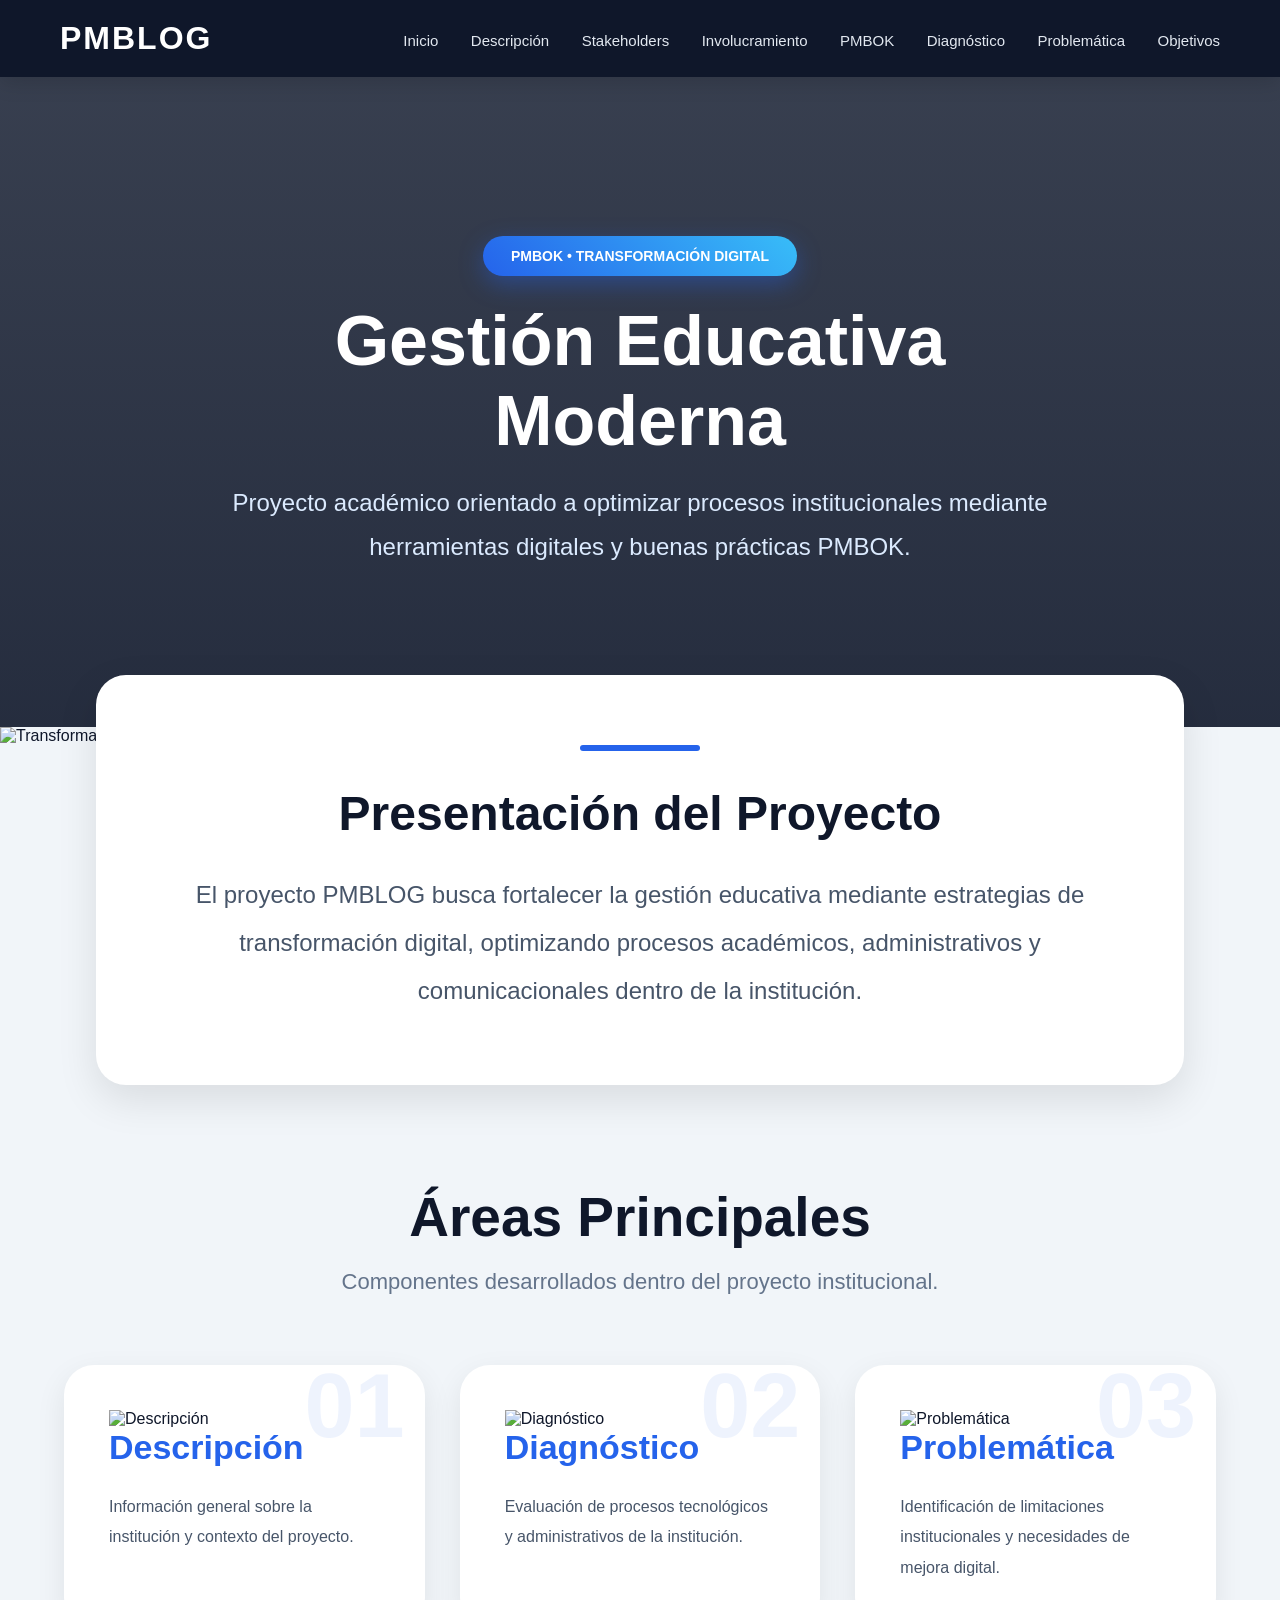
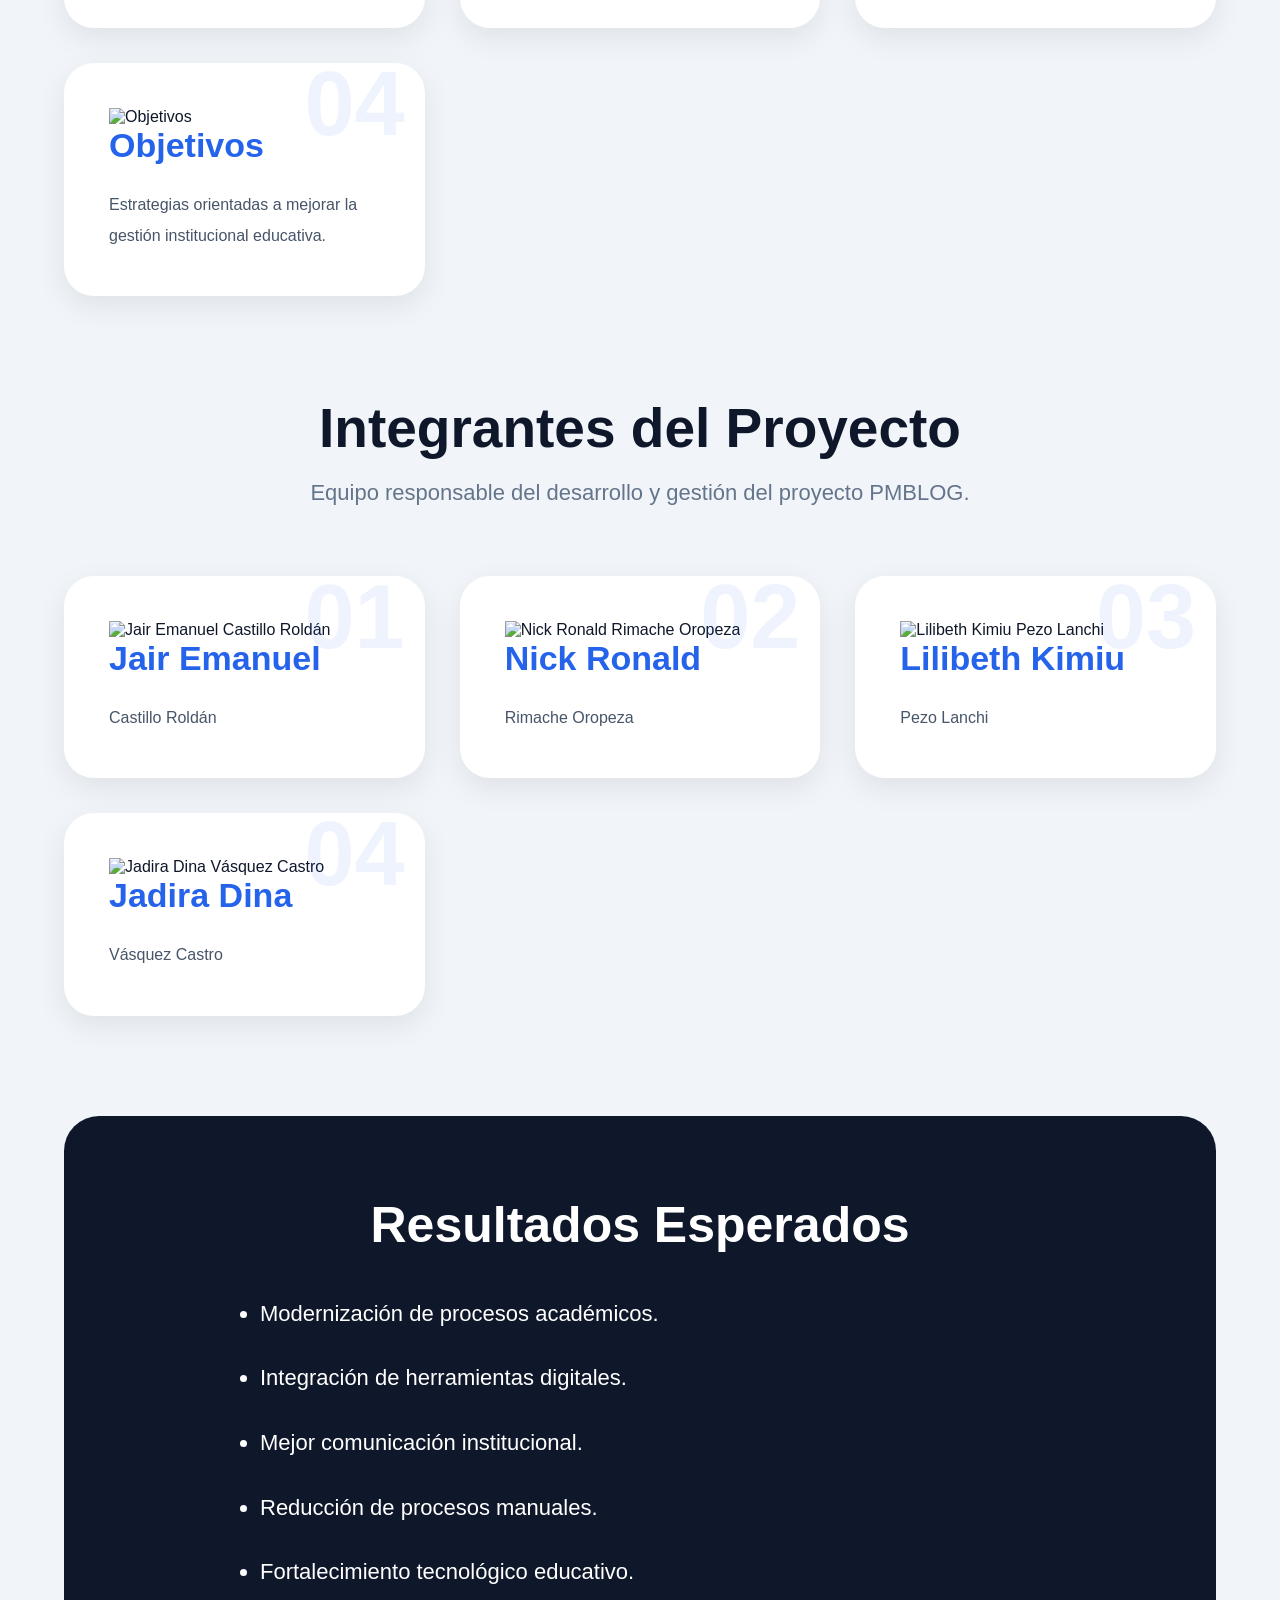
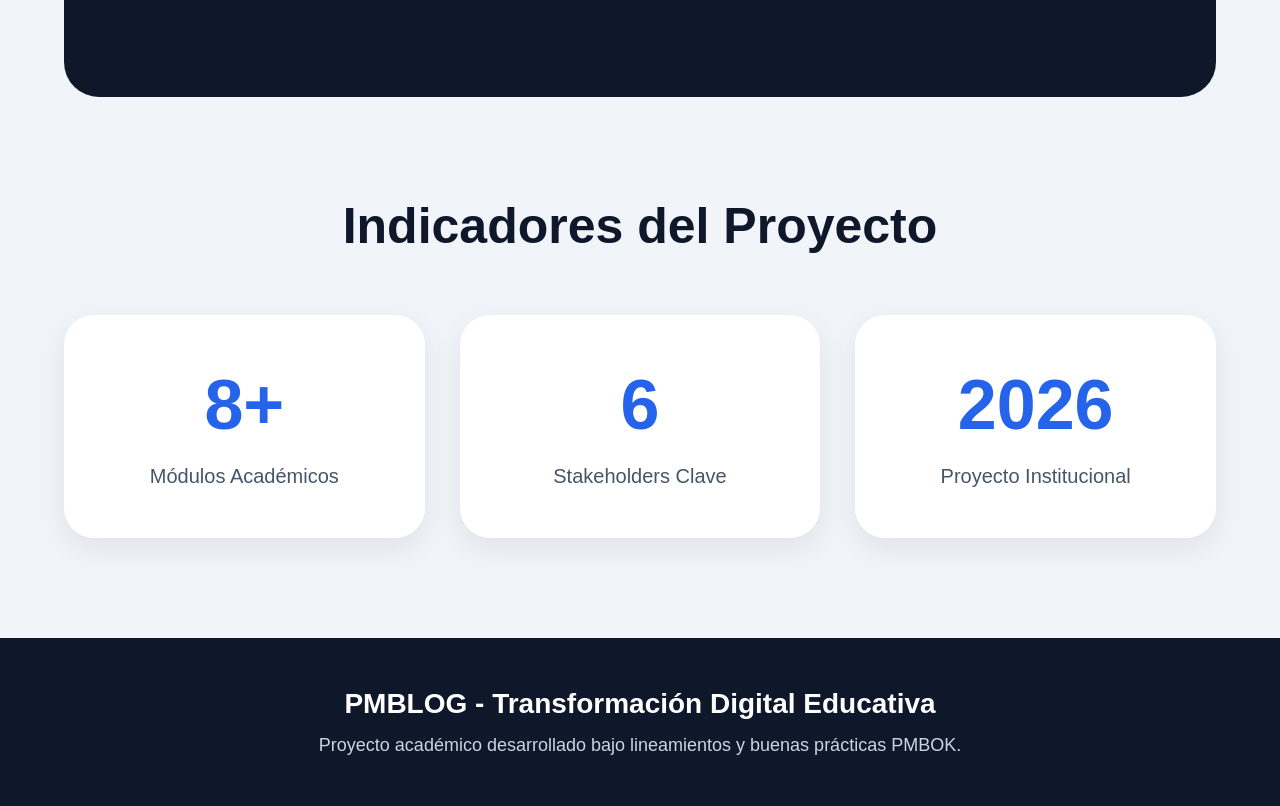
==== commit d7a236d7: "Rediseño moderno de la pagina principal 48" ====
--- a/index.html
+++ b/index.html
@@ -207,6 +207,113 @@
 
 </section>
 
+<!-- INTEGRANTES -->
+
+<section class="objetivos-especificos">
+
+    <div class="titulo-formal">
+
+        <h2>
+            Integrantes del Proyecto
+        </h2>
+
+        <p>
+            Equipo responsable del desarrollo
+            y gestión del proyecto PMBLOG.
+        </p>
+
+    </div>
+
+    <div class="objetivos-grid">
+
+        <!-- INTEGRANTE 1 -->
+
+        <div class="objetivo-item">
+
+            <img src="https://images.unsplash.com/photo-1500648767791-00dcc994a43e?q=80&w=900&auto=format&fit=crop"
+                 alt="Jair Emanuel Castillo Roldán">
+
+            <div class="objetivo-numero">
+                01
+            </div>
+
+            <h3>
+                Jair Emanuel
+            </h3>
+
+            <p>
+                Castillo Roldán
+            </p>
+
+        </div>
+
+        <!-- INTEGRANTE 2 -->
+
+        <div class="objetivo-item">
+
+            <img src="https://images.unsplash.com/photo-1506794778202-cad84cf45f1d?q=80&w=900&auto=format&fit=crop"
+                 alt="Nick Ronald Rimache Oropeza">
+
+            <div class="objetivo-numero">
+                02
+            </div>
+
+            <h3>
+                Nick Ronald
+            </h3>
+
+            <p>
+                Rimache Oropeza
+            </p>
+
+        </div>
+
+        <!-- INTEGRANTE 3 -->
+
+        <div class="objetivo-item">
+
+            <img src="https://images.unsplash.com/photo-1494790108377-be9c29b29330?q=80&w=900&auto=format&fit=crop"
+                 alt="Lilibeth Kimiu Pezo Lanchi">
+
+            <div class="objetivo-numero">
+                03
+            </div>
+
+            <h3>
+                Lilibeth Kimiu
+            </h3>
+
+            <p>
+                Pezo Lanchi
+            </p>
+
+        </div>
+
+        <!-- INTEGRANTE 4 -->
+
+        <div class="objetivo-item">
+
+            <img src="https://images.unsplash.com/photo-1438761681033-6461ffad8d80?q=80&w=900&auto=format&fit=crop"
+                 alt="Jadira Dina Vásquez Castro">
+
+            <div class="objetivo-numero">
+                04
+            </div>
+
+            <h3>
+                Jadira Dina
+            </h3>
+
+            <p>
+                Vásquez Castro
+            </p>
+
+        </div>
+
+    </div>
+
+</section>
+
 <!-- RESULTADOS -->
 
 <section class="resultados-formales">
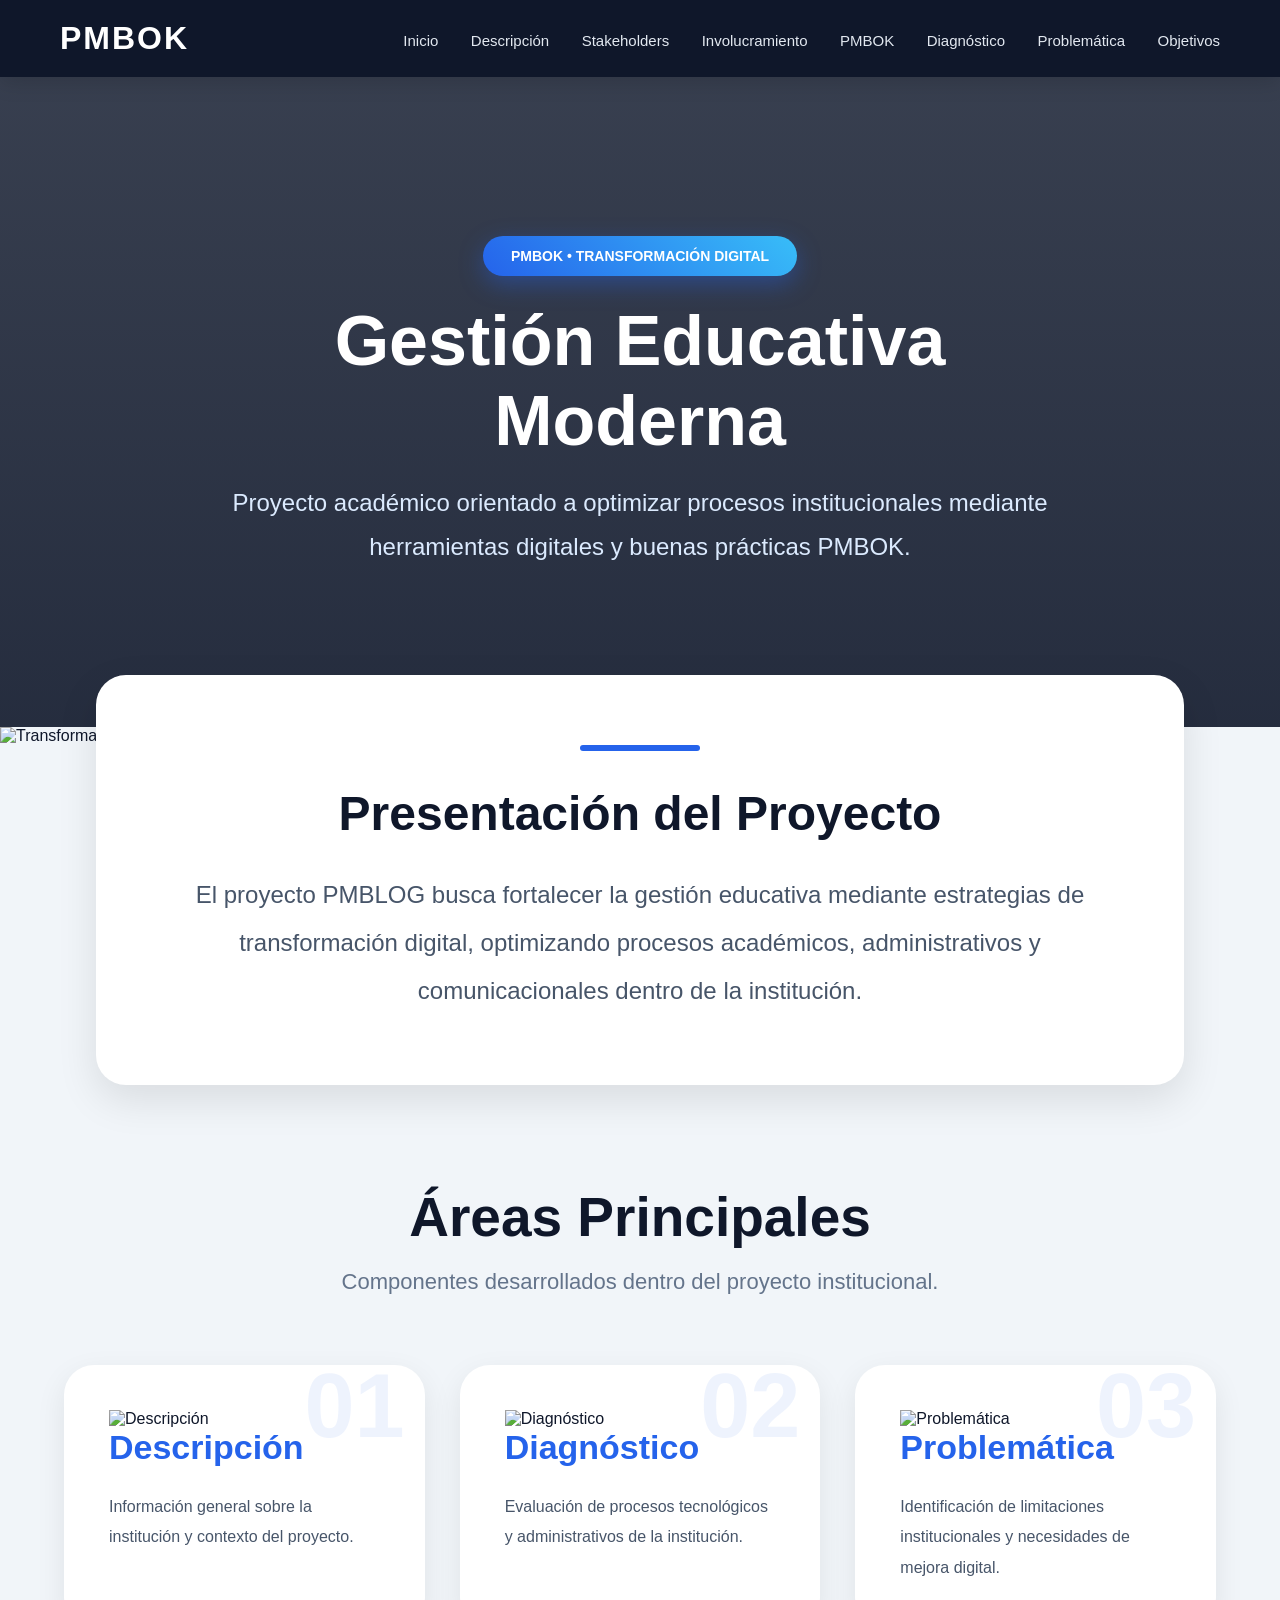
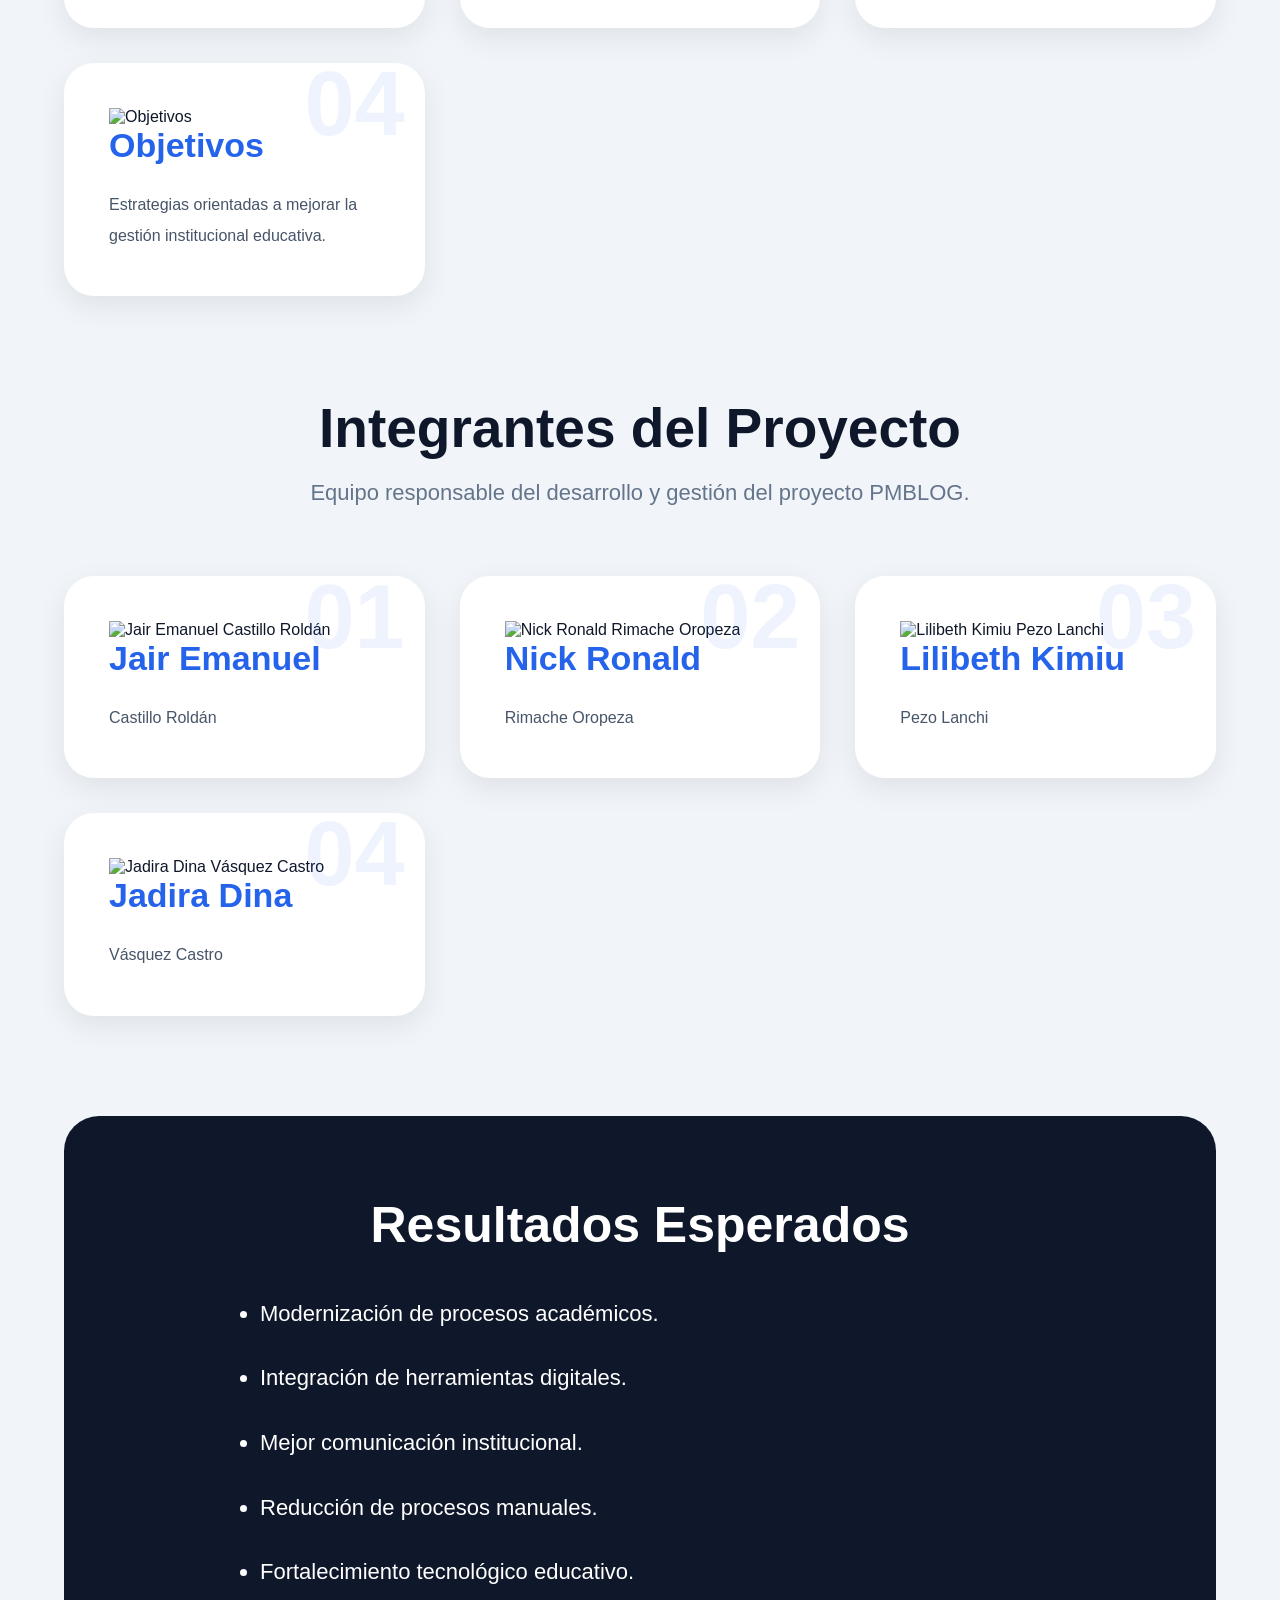
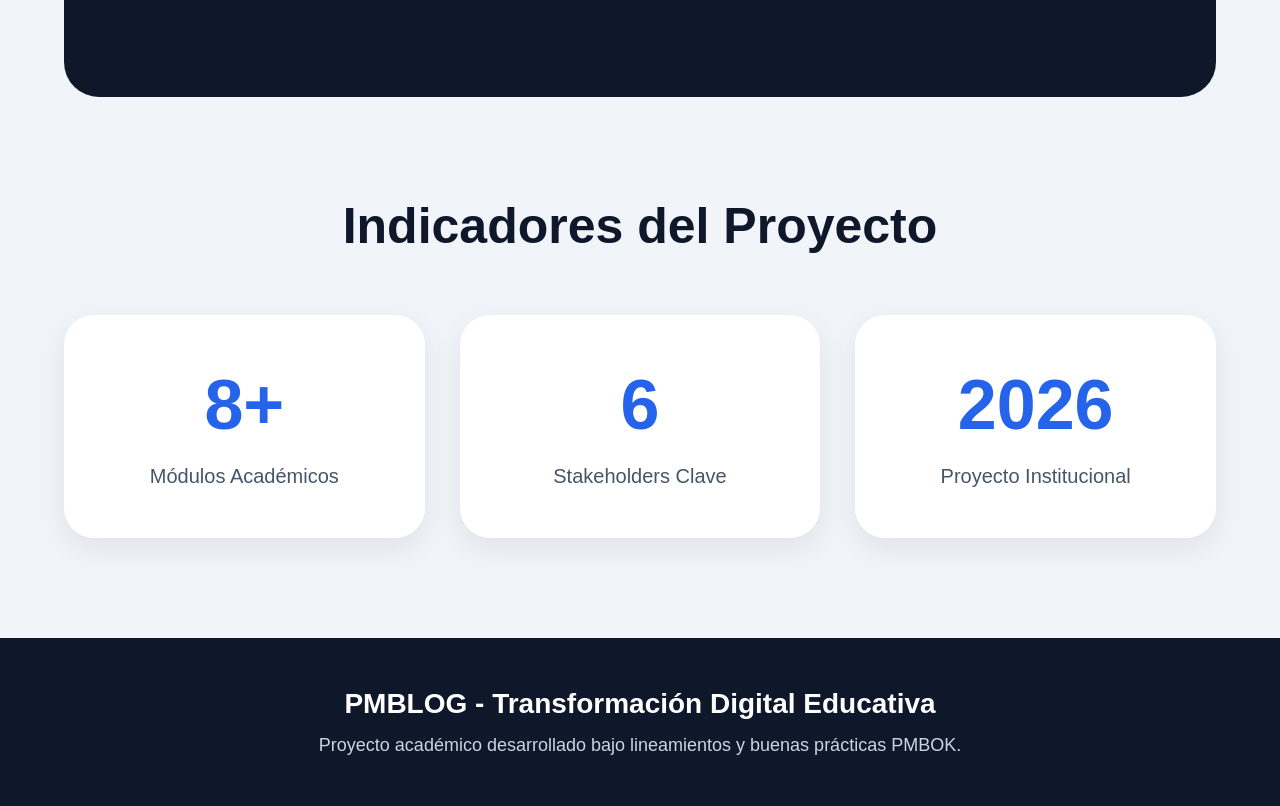
==== commit 47a07d49: "Se agrega diseño de stakeholders y mejoras visuales" ====
--- a/index.html
+++ b/index.html
@@ -7,7 +7,7 @@
 
     <meta name="viewport" content="width=device-width, initial-scale=1.0">
 
-    <title>Inicio - PMBLOG</title>
+    <title>Inicio - PMBOCK</title>
 
     <link rel="stylesheet" href="styles.css">
 
@@ -20,7 +20,7 @@
 <header>
 
     <div class="logo">
-        PMBLOG
+        PMBOK
     </div>
 
     <nav>
@@ -28,6 +28,7 @@
         <a href="index.html">Inicio</a>
         <a href="descripcion.html">Descripción</a>
         <a href="stakeholders.html">Stakeholders</a>
+        
         <a href="involucramiento.html">Involucramiento</a>
         <a href="proceso.html">PMBOK</a>
         <a href="diagnostico.html">Diagnóstico</a>
@@ -293,8 +294,8 @@
 
         <div class="objetivo-item">
 
-            <img src="https://images.unsplash.com/photo-1438761681033-6461ffad8d80?q=80&w=900&auto=format&fit=crop"
-                 alt="Jadira Dina Vásquez Castro">
+            <img src="https://images.unsplash.com/photo-1544005313-94ddf0286df2?q=80&w=900&auto=format&fit=crop"
+             alt="Jadira Dina Vásquez Castro">
 
             <div class="objetivo-numero">
                 04
--- a/styles.css
+++ b/styles.css
@@ -231,39 +231,7 @@
     margin:0 auto 35px auto;
 }
 
-/* STAKEHOLDERS */
-
-.contenedor-cards{
-    width:92%;
-    margin:60px auto;
-    text-align:center;
-}
-
-.stake-card{
-    width:30%;
-    background:white;
-    display:inline-block;
-    vertical-align:top;
-    margin:15px;
-    border-radius:20px;
-    overflow:hidden;
-    box-shadow:0 5px 20px rgba(0,0,0,0.08);
-    transition:0.3s;
-}
-
-.stake-card:hover{
-    transform:translateY(-8px);
-}
-
-.stake-img{
-    width:100%;
-    height:250px;
-    object-fit:cover;
-}
-
-.stake-info{
-    padding:25px;
-}
+
 
 .badge{
     background:#2563eb;
@@ -4054,3 +4022,367 @@
 
 }
 
+.sk-section {
+  padding: 2rem 0;
+  font-family: var(--font-sans);
+}
+
+.sk-header {
+  margin-bottom: 2rem;
+}
+
+.sk-header h2 {
+  font-size: 22px;
+  font-weight: 500;
+  margin: 0 0 8px;
+  color: var(--color-text-primary);
+}
+
+.sk-header p {
+  font-size: 14px;
+  color: var(--color-text-secondary);
+  margin: 0;
+  max-width: 480px;
+  line-height: 1.6;
+}
+
+.sk-featured {
+  display: grid;
+  grid-template-columns: 1fr 1fr;
+  gap: 0;
+  border-radius: 12px;
+  overflow: hidden;
+  border: 0.5px solid #e0e0e0;
+  margin-bottom: 1rem;
+  background: #ffffff;
+}
+
+.sk-featured img {
+  width: 100%;
+  height: 240px;
+  object-fit: cover;
+  object-position: center top;
+  display: block;
+}
+
+.sk-featured-content {
+  padding: 2rem;
+  display: flex;
+  flex-direction: column;
+  justify-content: center;
+  gap: 12px;
+}
+
+.sk-badge {
+  display: inline-block;
+  font-size: 11px;
+  font-weight: 500;
+  letter-spacing: 0.08em;
+  padding: 4px 10px;
+  border-radius: 100px;
+  background: #EEEDFE;
+  color: #3C3489;
+  width: fit-content;
+}
+
+.sk-featured-content h3 {
+  font-size: 22px;
+  font-weight: 500;
+  margin: 0;
+  color: #111;
+}
+
+.sk-featured-content p {
+  font-size: 14px;
+  color: #666;
+  margin: 0;
+  line-height: 1.6;
+}
+
+.sk-divider {
+  display: flex;
+  align-items: center;
+  gap: 8px;
+  margin: 1.5rem 0 1rem;
+}
+
+.sk-divider span {
+  font-size: 12px;
+  color: #999;
+  white-space: nowrap;
+}
+
+.sk-divider hr {
+  flex: 1;
+  border: none;
+  border-top: 0.5px solid #e0e0e0;
+}
+
+.sk-grid {
+  display: grid;
+  grid-template-columns: repeat(4, 1fr);
+  gap: 12px;
+}
+
+.sk-mini {
+  border-radius: 12px;
+  overflow: hidden;
+  border: 0.5px solid #e0e0e0;
+  background: #ffffff;
+  transition: border-color 0.2s;
+  cursor: default;
+}
+
+.sk-mini:hover {
+  border-color: #bbb;
+}
+
+.sk-mini img {
+  width: 100%;
+  height: 110px;
+  object-fit: cover;
+  object-position: center top;
+  display: block;
+}
+
+.sk-mini-body {
+  padding: 12px;
+}
+
+.sk-mini-body h3 {
+  font-size: 14px;
+  font-weight: 500;
+  margin: 0 0 4px;
+  color: #111;
+}
+
+.sk-mini-badge {
+  font-size: 11px;
+  color: #888;
+}
+/* ── Stakeholders ── */
+
+.stakeholders-section {
+  padding: 2.5rem 0;
+  font-family: sans-serif;
+}
+
+.sk-header {
+  margin-bottom: 2rem;
+}
+
+.sk-label {
+  font-size: 10px;
+  font-weight: 500;
+  letter-spacing: 0.12em;
+  text-transform: uppercase;
+  color: #aaa;
+  display: block;
+  margin-bottom: 6px;
+}
+
+.sk-header h2 {
+  font-size: 22px;
+  font-weight: 500;
+  color: #111;
+  margin-bottom: 8px;
+}
+
+.sk-header p {
+  font-size: 13px;
+  color: #666;
+  line-height: 1.7;
+  max-width: 520px;
+}
+
+/* Card destacada */
+
+.sk-featured {
+  display: grid;
+  grid-template-columns: 1fr 1fr;
+  border: 0.5px solid #e0e0e0;
+  border-radius: 12px;
+  overflow: hidden;
+  margin-bottom: 12px;
+  background: #fff;
+}
+
+.sk-featured-img img {
+  width: 100%;
+  height: 300px;
+  object-fit: cover;
+  object-position: center 20%;
+  display: block;
+}
+
+.sk-featured-body {
+  padding: 2.5rem;
+  display: flex;
+  flex-direction: column;
+  justify-content: space-between;
+}
+
+.sk-featured-top {
+  display: flex;
+  flex-direction: column;
+  gap: 14px;
+}
+
+.sk-role-pill {
+  display: inline-block;
+  font-size: 10px;
+  font-weight: 500;
+  letter-spacing: 0.08em;
+  text-transform: uppercase;
+  padding: 5px 12px;
+  border-radius: 100px;
+  background: #EEEDFE;
+  color: #3C3489;
+  width: fit-content;
+}
+
+.sk-featured-body h3 {
+  font-size: 26px;
+  font-weight: 500;
+  color: #111;
+}
+
+.sk-featured-body > .sk-featured-top > p {
+  font-size: 13px;
+  color: #666;
+  line-height: 1.7;
+}
+
+.sk-featured-bottom {
+  border-top: 0.5px solid #e0e0e0;
+  padding-top: 16px;
+  display: flex;
+  gap: 24px;
+}
+
+.sk-stat {
+  display: flex;
+  flex-direction: column;
+  gap: 2px;
+}
+
+.sk-stat-num {
+  font-size: 18px;
+  font-weight: 500;
+  color: #111;
+}
+
+.sk-stat-label {
+  font-size: 10px;
+  color: #aaa;
+  text-transform: uppercase;
+  letter-spacing: 0.06em;
+}
+
+/* Separador */
+
+.sk-section-label {
+  font-size: 10px;
+  font-weight: 500;
+  letter-spacing: 0.1em;
+  text-transform: uppercase;
+  color: #aaa;
+  margin: 1.8rem 0 1rem;
+  display: flex;
+  align-items: center;
+  gap: 10px;
+}
+
+.sk-section-label::after {
+  content: '';
+  flex: 1;
+  border-top: 0.5px solid #e0e0e0;
+}
+
+/* Grid de 3 */
+
+.sk-grid {
+  display: grid;
+  grid-template-columns: repeat(3, 1fr);
+  gap: 10px;
+}
+
+.sk-card {
+  border: 0.5px solid #e0e0e0;
+  border-radius: 12px;
+  overflow: hidden;
+  background: #fff;
+  transition: border-color 0.2s;
+}
+
+.sk-card:hover {
+  border-color: #bbb;
+}
+
+.sk-card img {
+  width: 100%;
+  height: 130px;
+  object-fit: cover;
+  object-position: center 20%;
+  display: block;
+}
+
+.sk-card-body {
+  padding: 12px 14px;
+  display: flex;
+  flex-direction: column;
+  gap: 5px;
+}
+
+.sk-card-role {
+  font-size: 10px;
+  font-weight: 500;
+  letter-spacing: 0.1em;
+  text-transform: uppercase;
+  color: #534AB7;
+}
+
+.sk-card-name {
+  font-size: 15px;
+  font-weight: 500;
+  color: #111;
+}
+
+.sk-card-desc {
+  font-size: 11px;
+  color: #888;
+  line-height: 1.5;
+}
+
+/* Card ancha (padres) */
+
+.sk-fourth {
+  margin-top: 10px;
+}
+
+.sk-card-wide {
+  display: grid;
+  grid-template-columns: 160px 1fr;
+  border: 0.5px solid #e0e0e0;
+  border-radius: 12px;
+  overflow: hidden;
+  background: #fff;
+  transition: border-color 0.2s;
+}
+
+.sk-card-wide:hover {
+  border-color: #bbb;
+}
+
+.sk-card-wide img {
+  width: 160px;
+  height: 100%;
+  object-fit: cover;
+  object-position: center 20%;
+  display: block;
+}
+
+.sk-card-wide .sk-card-body {
+  justify-content: center;
+  padding: 20px 24px;
+}
